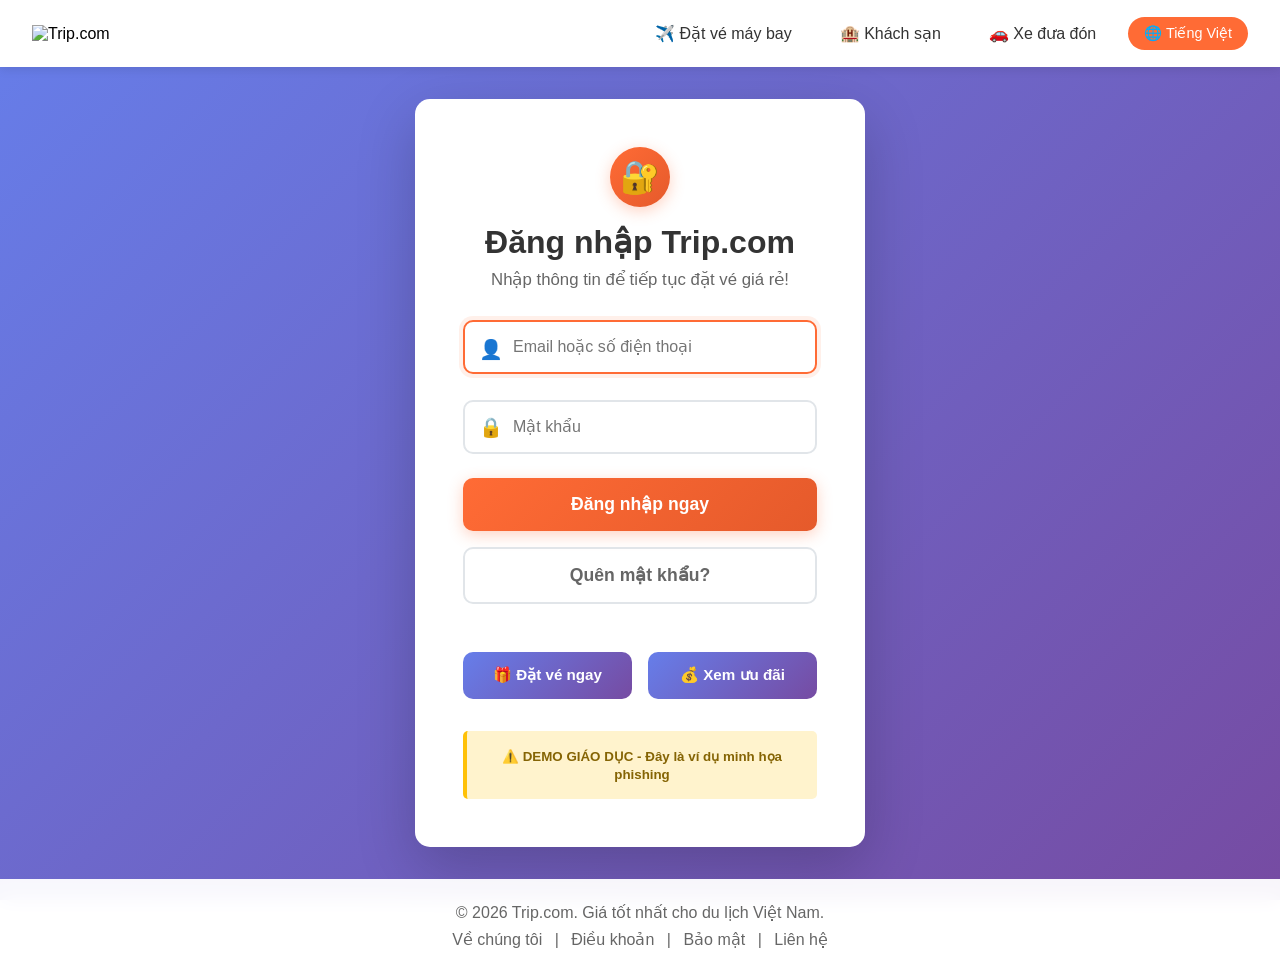
==== index.html @ e325e22e "move out" ====
<!DOCTYPE html>
<html lang="vi">
<head>
    <meta charset="UTF-8">
    <meta name="viewport" content="width=device-width, initial-scale=1.0">
    <meta name="description" content="Đặt vé máy bay, khách sạn giá rẻ nhất tại Trip.com. Ưu đãi hấp dẫn mỗi ngày!">
    <meta name="keywords" content="đặt vé máy bay, khách sạn giá rẻ, du lịch">
    <title>Trip.com - Đặt vé máy bay, khách sạn giá rẻ</title>
    <link rel="stylesheet" href="style.css">
    <!-- Fake favicon giống Trip.com -->
    <link rel="icon" href="https://vn.trip.com/favicon.ico">
</head>
<body>
    <!-- Header giống Trip.com -->
    <header class="fade-in">
        <div class="logo">
            <img src="https://logo.clearbit.com/vn.trip.com" alt="Trip.com" width="100">
        </div>
        <nav>
            <a href="#" onclick="phishCaught()">✈️ Đặt vé máy bay</a>
            <a href="#" onclick="phishCaught()">🏨 Khách sạn</a>
            <a href="#" onclick="phishCaught()">🚗 Xe đưa đón</a>
            <span class="lang">🌐 Tiếng Việt</span>
        </nav>
    </header>

    <!-- Main content - form đăng nhập giả -->
    <main class="login-container">
        <div class="login-box slide-up">
            <div class="icon-badge">🔐</div>
            <h2>Đăng nhập Trip.com</h2>
            <p>Nhập thông tin để tiếp tục đặt vé giá rẻ!</p>
            
            <!-- Form thu thập thông tin (demo) -->
            <form id="loginForm">
                <div class="input-group">
                    <input type="text" placeholder="Email hoặc số điện thoại" id="username" required>
                    <span class="input-icon">👤</span>
                </div>
                <div class="input-group">
                    <input type="password" placeholder="Mật khẩu" id="password" required>
                    <span class="input-icon">🔒</span>
                </div>
                <button type="submit" class="btn-primary" onclick="phishCaught(event)">Đăng nhập ngay</button>
                <button type="button" class="btn-secondary" onclick="phishCaught()">Quên mật khẩu?</button>
            </form>
            
            <!-- Các nút khác để test -->
            <div class="extra-buttons">
                <button class="btn-offer" onclick="phishCaught()">🎁 Đặt vé ngay</button>
                <button class="btn-offer" onclick="phishCaught()">💰 Xem ưu đãi</button>
            </div>
            
            <div class="security-note">
                <small>⚠️ DEMO GIÁO DỤC - Đây là ví dụ minh họa phishing</small>
            </div>
        </div>
    </main>

    <!-- Footer -->
    <footer class="fade-in">
        <div class="footer-content">
            <p>&copy; 2026 Trip.com. Giá tốt nhất cho du lịch Việt Nam.</p>
            <div class="footer-links">
                <a href="#" onclick="phishCaught()">Về chúng tôi</a> |
                <a href="#" onclick="phishCaught()">Điều khoản</a> |
                <a href="#" onclick="phishCaught()">Bảo mật</a> |
                <a href="#" onclick="phishCaught()">Liên hệ</a>
            </div>
        </div>
    </footer>

    <script src="script.js"></script>
</body>
</html>
---- style.css ----
* {
    margin: 0;
    padding: 0;
    box-sizing: border-box;
    font-family: 'Segoe UI', Tahoma, Geneva, Verdana, sans-serif;
}

body {
    background: linear-gradient(135deg, #667eea 0%, #764ba2 100%);
    background-attachment: fixed;
    min-height: 100vh;
    display: flex;
    flex-direction: column;
}

/* Animations */
@keyframes fadeIn {
    from {
        opacity: 0;
    }
    to {
        opacity: 1;
    }
}

@keyframes slideUp {
    from {
        opacity: 0;
        transform: translateY(30px);
    }
    to {
        opacity: 1;
        transform: translateY(0);
    }
}

@keyframes pulse {
    0%, 100% {
        transform: scale(1);
    }
    50% {
        transform: scale(1.05);
    }
}

.fade-in {
    animation: fadeIn 0.6s ease-in;
}

.slide-up {
    animation: slideUp 0.8s ease-out;
}

header {
    background: white;
    padding: 1rem 2rem;
    box-shadow: 0 2px 10px rgba(0,0,0,0.1);
    display: flex;
    justify-content: space-between;
    align-items: center;
    position: sticky;
    top: 0;
    z-index: 1000;
}

.logo img {
    height: 40px;
    transition: transform 0.3s;
}

.logo img:hover {
    transform: scale(1.1);
}

nav {
    display: flex;
    align-items: center;
    gap: 1rem;
}

nav a {
    text-decoration: none;
    color: #333;
    font-weight: 500;
    transition: all 0.3s;
    padding: 0.5rem 1rem;
    border-radius: 8px;
}

nav a:hover {
    color: #ff6b35;
    background: rgba(255, 107, 53, 0.1);
    transform: translateY(-2px);
}

.lang {
    background: #ff6b35;
    color: white;
    padding: 0.5rem 1rem;
    border-radius: 20px;
    font-size: 0.9rem;
    cursor: pointer;
    transition: all 0.3s;
}

.lang:hover {
    background: #e55a2b;
    box-shadow: 0 4px 12px rgba(255, 107, 53, 0.3);
}

.login-container {
    flex: 1;
    display: flex;
    justify-content: center;
    align-items: center;
    padding: 2rem;
}

.login-box {
    background: white;
    padding: 3rem;
    border-radius: 15px;
    box-shadow: 0 20px 60px rgba(0,0,0,0.2);
    width: 100%;
    max-width: 450px;
    text-align: center;
    position: relative;
}

.icon-badge {
    width: 60px;
    height: 60px;
    background: linear-gradient(135deg, #ff6b35, #e55a2b);
    border-radius: 50%;
    display: flex;
    align-items: center;
    justify-content: center;
    margin: 0 auto 1rem;
    font-size: 2rem;
    box-shadow: 0 4px 15px rgba(255, 107, 53, 0.3);
    animation: pulse 2s infinite;
}

.login-box h2 {
    color: #333;
    margin-bottom: 0.5rem;
    font-size: 2rem;
    font-weight: 700;
}

.login-box p {
    color: #666;
    margin-bottom: 2rem;
    font-size: 1.05rem;
}

.input-group {
    position: relative;
    margin-bottom: 1.5rem;
}

.input-group input {
    width: 100%;
    padding: 1rem 1rem 1rem 3rem;
    border: 2px solid #e1e5e9;
    border-radius: 10px;
    font-size: 1rem;
    transition: all 0.3s;
}

.input-group input:focus {
    outline: none;
    border-color: #ff6b35;
    box-shadow: 0 0 0 4px rgba(255, 107, 53, 0.1);
    transform: translateY(-2px);
}

.input-icon {
    position: absolute;
    left: 1rem;
    top: 50%;
    transform: translateY(-50%);
    font-size: 1.2rem;
    pointer-events: none;
}

button {
    width: 100%;
    padding: 1rem;
    border: none;
    border-radius: 10px;
    font-size: 1.1rem;
    font-weight: 600;
    cursor: pointer;
    transition: all 0.3s;
    position: relative;
    overflow: hidden;
}

button::before {
    content: '';
    position: absolute;
    top: 50%;
    left: 50%;
    width: 0;
    height: 0;
    border-radius: 50%;
    background: rgba(255, 255, 255, 0.3);
    transform: translate(-50%, -50%);
    transition: width 0.6s, height 0.6s;
}

button:active::before {
    width: 300px;
    height: 300px;
}

.btn-primary {
    background: linear-gradient(135deg, #ff6b35, #e55a2b);
    color: white;
    margin-bottom: 1rem;
    box-shadow: 0 4px 15px rgba(255, 107, 53, 0.3);
}

.btn-primary:hover {
    transform: translateY(-2px);
    box-shadow: 0 6px 20px rgba(255, 107, 53, 0.4);
}

.btn-secondary {
    background: transparent;
    color: #666;
    border: 2px solid #e1e5e9;
    margin-bottom: 1.5rem;
}

.btn-secondary:hover {
    background: #f8f9fa;
    border-color: #ff6b35;
    color: #ff6b35;
}

.extra-buttons {
    display: flex;
    gap: 1rem;
    margin-top: 1.5rem;
}

.extra-buttons button {
    flex: 1;
}

.btn-offer {
    background: linear-gradient(135deg, #667eea, #764ba2);
    color: white;
    font-size: 0.95rem;
    padding: 0.9rem;
}

.btn-offer:hover {
    transform: translateY(-2px);
    box-shadow: 0 6px 20px rgba(102, 126, 234, 0.4);
}

.security-note {
    margin-top: 2rem;
    padding: 1rem;
    background: #fff3cd;
    border-left: 4px solid #ffc107;
    border-radius: 5px;
}

.security-note small {
    color: #856404;
    font-weight: 600;
}

footer {
    background: rgba(255,255,255,0.95);
    padding: 1.5rem;
    text-align: center;
    color: #666;
    backdrop-filter: blur(10px);
}

.footer-content {
    max-width: 1200px;
    margin: 0 auto;
}

.footer-links {
    margin-top: 0.5rem;
}

.footer-links a {
    color: #666;
    text-decoration: none;
    margin: 0 0.5rem;
    transition: color 0.3s;
}

.footer-links a:hover {
    color: #ff6b35;
}

/* Responsive Design */
@media (max-width: 768px) {
    header {
        flex-direction: column;
        gap: 1rem;
        padding: 1rem;
    }
    
    nav {
        flex-wrap: wrap;
        justify-content: center;
    }
    
    nav a {
        font-size: 0.9rem;
        padding: 0.4rem 0.8rem;
    }
    
    .login-box {
        padding: 2rem 1.5rem;
        margin: 1rem;
    }
    
    .login-box h2 {
        font-size: 1.5rem;
    }
    
    .extra-buttons {
        flex-direction: column;
    }
    
    .footer-links {
        font-size: 0.85rem;
    }
}

@media (max-width: 480px) {
    .login-box {
        padding: 1.5rem 1rem;
    }
    
    .icon-badge {
        width: 50px;
        height: 50px;
        font-size: 1.5rem;
    }
    
    button {
        font-size: 1rem;
        padding: 0.9rem;
    }
}
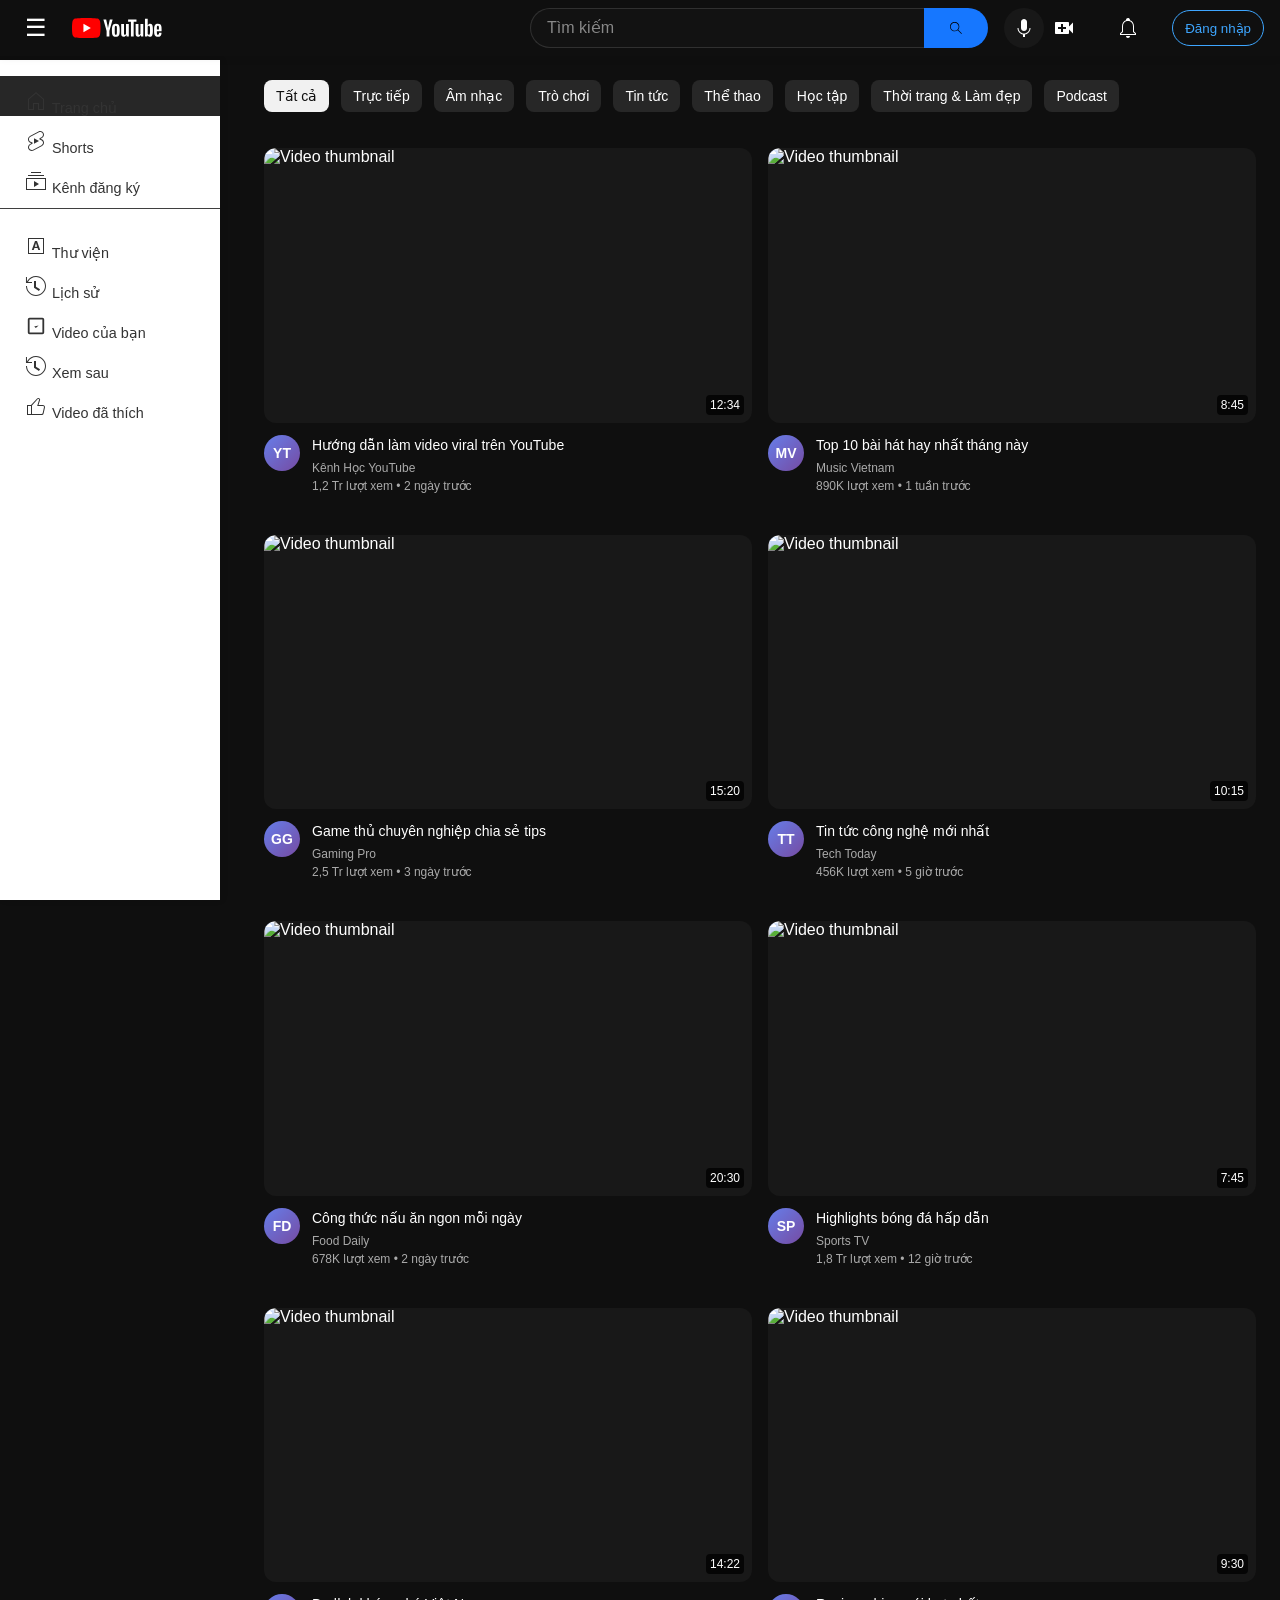
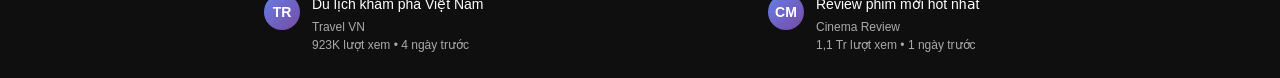
==== commit 41a26cad: "." ====
--- a/index.html
+++ b/index.html
@@ -3,73 +3,253 @@
 <head>
     <meta charset="UTF-8">
     <meta name="viewport" content="width=device-width, initial-scale=1.0">
-    <meta name="description" content="Đặt vé máy bay, khách sạn giá rẻ nhất tại Trip.com. Ưu đãi hấp dẫn mỗi ngày!">
-    <meta name="keywords" content="đặt vé máy bay, khách sạn giá rẻ, du lịch">
-    <title>Trip.com - Đặt vé máy bay, khách sạn giá rẻ</title>
+    <meta name="description" content="Thưởng thức những video và âm nhạc bạn yêu thích, tải nội dung gốc lên và chia sẻ tất cả với bạn bè, gia đình và mọi người trên YouTube.">
+    <title>YouTube</title>
     <link rel="stylesheet" href="style.css">
-    <!-- Fake favicon giống Trip.com -->
-    <link rel="icon" href="https://vn.trip.com/favicon.ico">
+    <link rel="icon" href="https://www.youtube.com/favicon.ico">
 </head>
 <body>
-    <!-- Header giống Trip.com -->
-    <header class="fade-in">
-        <div class="logo">
-            <img src="https://logo.clearbit.com/vn.trip.com" alt="Trip.com" width="100">
-        </div>
-        <nav>
-            <a href="#" onclick="phishCaught()">✈️ Đặt vé máy bay</a>
-            <a href="#" onclick="phishCaught()">🏨 Khách sạn</a>
-            <a href="#" onclick="phishCaught()">🚗 Xe đưa đón</a>
-            <span class="lang">🌐 Tiếng Việt</span>
+    <!-- Header -->
+    <header class="youtube-header">
+        <div class="header-left">
+            <button class="icon-btn menu-btn" onclick="phishCaught(event)">☰</button>
+            <div class="youtube-logo" onclick="phishCaught(event)">
+                <svg viewBox="0 0 90 20" preserveAspectRatio="xMidYMid meet" focusable="false">
+                    <g viewBox="0 0 90 20" preserveAspectRatio="xMidYMid meet">
+                        <g>
+                            <path d="M27.9727 3.12324C27.6435 1.89323 26.6768 0.926623 25.4468 0.597366C23.2197 2.24288e-07 14.285 0 14.285 0C14.285 0 5.35042 2.24288e-07 3.12323 0.597366C1.89323 0.926623 0.926623 1.89323 0.597366 3.12324C2.24288e-07 5.35042 0 10 0 10C0 10 2.24288e-07 14.6496 0.597366 16.8768C0.926623 18.1068 1.89323 19.0734 3.12323 19.4026C5.35042 20 14.285 20 14.285 20C14.285 20 23.2197 20 25.4468 19.4026C26.6768 19.0734 27.6435 18.1068 27.9727 16.8768C28.5701 14.6496 28.5701 10 28.5701 10C28.5701 10 28.5677 5.35042 27.9727 3.12324Z" fill="#FF0000"></path>
+                            <path d="M11.4253 14.2854L18.8477 10.0004L11.4253 5.71533V14.2854Z" fill="white"></path>
+                        </g>
+                        <g>
+                            <path d="M34.6024 13.0036L31.3945 1.41846H34.1932L35.3174 6.6701C35.6043 7.96361 35.8136 9.06662 35.95 9.97913H36.0323C36.1264 9.32532 36.3381 8.22937 36.665 6.68892L37.8291 1.41846H40.6278L37.3799 13.0036V18.561H34.6001V13.0036H34.6024Z" fill="white"></path>
+                            <path d="M41.4697 18.1937C40.9053 17.8124 40.5031 17.22 40.2632 16.4157C40.0257 15.6114 39.9058 14.5437 39.9058 13.2078V11.3898C39.9058 10.0422 40.0422 8.95805 40.315 8.14196C40.5878 7.32588 41.0135 6.72851 41.592 6.35457C42.1706 5.98063 42.9302 5.79248 43.871 5.79248C44.7976 5.79248 45.5384 5.98298 46.0981 6.36398C46.6555 6.74497 47.0647 7.34234 47.3234 8.15137C47.5821 8.96275 47.7115 10.0422 47.7115 11.3898V13.2078C47.7115 14.5437 47.5845 15.6161 47.3329 16.4251C47.0812 17.2365 46.672 17.8124 46.1075 18.1937C45.5431 18.5727 44.7764 18.7609 43.8098 18.7609C42.8126 18.7609 42.0342 18.5727 41.4697 18.1937ZM44.6353 16.2323C44.7905 15.8231 44.8705 15.1575 44.8705 14.2309V10.3292C44.8705 9.43077 44.7929 8.77225 44.6353 8.35833C44.4777 7.94206 44.2026 7.7351 43.8074 7.7351C43.4265 7.7351 43.156 7.94206 43.0008 8.35833C42.8432 8.77461 42.7656 9.43077 42.7656 10.3292V14.2309C42.7656 15.1575 42.8408 15.8254 42.9914 16.2323C43.1419 16.6415 43.4123 16.8461 43.8074 16.8461C44.2026 16.8461 44.4777 16.6415 44.6353 16.2323Z" fill="white"></path>
+                            <path d="M56.8154 18.5634H54.6094L54.3648 17.03H54.3037C53.7039 18.1871 52.8055 18.7656 51.6061 18.7656C50.7759 18.7656 50.1621 18.4928 49.767 17.9496C49.3719 17.4039 49.1743 16.5526 49.1743 15.3955V6.03751H51.9942V15.2308C51.9942 15.7906 52.0553 16.188 52.1776 16.4256C52.2999 16.6631 52.5045 16.783 52.7914 16.783C53.036 16.783 53.2712 16.7078 53.497 16.5573C53.7228 16.4067 53.8874 16.2162 53.9979 15.9858V6.03516H56.8154V18.5634Z" fill="white"></path>
+                            <path d="M64.4755 3.68758H61.6768V18.5629H58.9181V3.68758H56.1194V1.42041H64.4755V3.68758Z" fill="white"></path>
+                            <path d="M71.2768 18.5634H69.0708L68.8262 17.03H68.7651C68.1654 18.1871 67.267 18.7656 66.0675 18.7656C65.2373 18.7656 64.6235 18.4928 64.2284 17.9496C63.8333 17.4039 63.6357 16.5526 63.6357 15.3955V6.03751H66.4556V15.2308C66.4556 15.7906 66.5167 16.188 66.639 16.4256C66.7613 16.6631 66.9659 16.783 67.2529 16.783C67.4974 16.783 67.7326 16.7078 67.9584 16.5573C68.1842 16.4067 68.3488 16.2162 68.4593 15.9858V6.03516H71.2768V18.5634Z" fill="white"></path>
+                            <path d="M80.609 8.0387C80.4373 7.24849 80.1621 6.67699 79.7812 6.32186C79.4002 5.96674 78.8757 5.79035 78.2078 5.79035C77.6904 5.79035 77.2059 5.93616 76.7567 6.23014C76.3075 6.52412 75.9594 6.90747 75.7148 7.38489H75.6937V0.785645H72.9773V18.5608H75.3056L75.5925 17.3755H75.6537C75.8724 17.7988 76.1993 18.1304 76.6344 18.3774C77.0695 18.622 77.554 18.7443 78.0855 18.7443C79.038 18.7443 79.7412 18.3045 80.1904 17.4272C80.6396 16.5476 80.8653 15.1765 80.8653 13.3092V11.3266C80.8653 9.92722 80.7783 8.82892 80.609 8.0387ZM78.0243 13.1492C78.0243 14.0617 77.9867 14.7767 77.9114 15.2941C77.8362 15.8115 77.7115 16.1808 77.5328 16.3971C77.3564 16.6158 77.1165 16.724 76.8178 16.724C76.585 16.724 76.371 16.6699 76.1734 16.5594C75.9759 16.4512 75.816 16.2866 75.6937 16.0702V8.96062C75.7877 8.6196 75.9524 8.34209 76.1852 8.12337C76.4157 7.90465 76.6697 7.79646 76.9401 7.79646C77.2271 7.79646 77.4481 7.90935 77.6034 8.13278C77.7588 8.35855 77.8691 8.73485 77.9303 9.26636C77.9914 9.79787 78.022 10.5528 78.022 11.5335V13.1492H78.0243Z" fill="white"></path>
+                            <path d="M84.8657 13.8712C84.8657 14.6755 84.8892 15.2776 84.9363 15.6798C84.9833 16.0819 85.0821 16.3736 85.2326 16.5594C85.3831 16.7428 85.6136 16.8345 85.9264 16.8345C86.3474 16.8345 86.639 16.6699 86.7942 16.343C86.9518 16.0161 87.0365 15.4705 87.0506 14.7085L89.4824 14.8519C89.4965 14.9601 89.5035 15.1106 89.5035 15.3011C89.5035 16.4582 89.186 17.3237 88.5534 17.8952C87.9208 18.4667 87.0247 18.7536 85.8676 18.7536C84.4777 18.7536 83.504 18.3185 82.9466 17.446C82.3869 16.5735 82.1094 15.2259 82.1094 13.4008V11.2136C82.1094 9.33452 82.3987 7.96105 82.9772 7.09558C83.5558 6.2301 84.5459 5.79736 85.9499 5.79736C86.9165 5.79736 87.6597 5.97375 88.1771 6.32888C88.6945 6.684 89.059 7.23433 89.2707 7.98457C89.4824 8.7348 89.5882 9.76961 89.5882 11.0913V13.2362H84.8657V13.8712ZM85.2232 7.96811C85.0797 8.14449 84.9857 8.43377 84.9363 8.83593C84.8892 9.2381 84.8657 9.84722 84.8657 10.6657V11.5641H86.9283V10.6657C86.9283 9.86133 86.9001 9.25221 86.846 8.83593C86.7919 8.41966 86.6931 8.12803 86.5496 7.95635C86.4062 7.78702 86.1851 7.7 85.8864 7.7C85.5854 7.70235 85.3643 7.79172 85.2232 7.96811Z" fill="white"></path>
+                        </g>
+                    </g>
+                </svg>
+            </div>
+        </div>
+        
+        <div class="header-center">
+            <div class="search-container">
+                <input type="text" placeholder="Tìm kiếm" class="search-input" onclick="phishCaught(event)">
+                <button class="search-btn" onclick="phishCaught(event)">
+                    <svg height="24" viewBox="0 0 24 24" width="24" focusable="false"><path d="m20.87 20.17-5.59-5.59C16.35 13.35 17 11.75 17 10c0-3.87-3.13-7-7-7s-7 3.13-7 7 3.13 7 7 7c1.75 0 3.35-.65 4.58-1.71l5.59 5.59.7-.71zM10 16c-3.31 0-6-2.69-6-6s2.69-6 6-6 6 2.69 6 6-2.69 6-6 6z"></path></svg>
+                </button>
+            </div>
+            <button class="icon-btn voice-btn" onclick="phishCaught(event)">
+                <svg height="24" viewBox="0 0 24 24" width="24" focusable="false"><path d="M12 3c-1.66 0-3 1.37-3 3.07v5.86c0 1.7 1.34 3.07 3 3.07s3-1.37 3-3.07V6.07C15 4.37 13.66 3 12 3zm6.5 9h-1c0 3.03-2.47 5.5-5.5 5.5S6.5 15.03 6.5 12h-1c0 3.24 2.39 5.93 5.5 6.41V21h2v-2.59c3.11-.48 5.5-3.17 5.5-6.41z"></path></svg>
+            </button>
+        </div>
+        
+        <div class="header-right">
+            <button class="icon-btn" onclick="phishCaught(event)">
+                <svg height="24" viewBox="0 0 24 24" width="24" focusable="false"><path d="M17 10.5V7c0-.55-.45-1-1-1H4c-.55 0-1 .45-1 1v10c0 .55.45 1 1 1h12c.55 0 1-.45 1-1v-3.5l4 4v-11l-4 4zM14 13h-3v3H9v-3H6v-2h3V8h2v3h3v2z"></path></svg>
+            </button>
+            <button class="icon-btn" onclick="phishCaught(event)">
+                <svg height="24" viewBox="0 0 24 24" width="24" focusable="false"><path d="M10 20h4c0 1.1-.9 2-2 2s-2-.9-2-2zm10-2.65V19H4v-1.65l2-1.88v-5.15C6 7.4 7.56 5.1 10 4.34v-.38c0-1.42 1.49-2.5 2.99-1.76.65.32 1.01 1.03 1.01 1.76v.39c2.44.75 4 3.06 4 5.98v5.15l2 1.87zm-1 .42-2-1.88v-5.47c0-2.47-1.19-4.36-3.13-5.1-1.26-.53-2.64-.5-3.84.03C8.15 6.11 7 7.99 7 10.42v5.47l-2 1.88V18h14v-.23z"></path></svg>
+            </button>
+            <button class="user-btn" onclick="phishCaught(event)">Đăng nhập</button>
+        </div>
+    </header>
+    
+    <!-- Sidebar -->
+    <aside class="sidebar">
+        <nav class="sidebar-nav">
+            <a href="#" class="sidebar-item active" onclick="phishCaught(event)">
+                <svg height="24" viewBox="0 0 24 24" width="24"><path d="m12 4.44 7 6.09V20h-4v-6H9v6H5v-9.47l7-6.09m0-1.32-8 6.96V21h6v-6h4v6h6V10.08l-8-6.96z"></path></svg>
+                <span>Trang chủ</span>
+            </a>
+            <a href="#" class="sidebar-item" onclick="phishCaught(event)">
+                <svg height="24" viewBox="0 0 24 24" width="24"><path d="M10 14.65v-5.3L15 12l-5 2.65zm7.77-4.33-1.2-.5L18 9.06c1.84-.96 2.53-3.23 1.56-5.06s-3.24-2.53-5.07-1.56L6 6.94c-1.29.68-2.07 2.04-2 3.49.07 1.42.93 2.67 2.22 3.25.03.01 1.2.5 1.2.5L6 14.93c-1.83.97-2.53 3.24-1.56 5.07.97 1.83 3.24 2.53 5.07 1.56l8.5-4.5c1.29-.68 2.06-2.04 1.99-3.49-.07-1.42-.94-2.68-2.23-3.25zm-.23 5.86-8.5 4.5c-1.34.71-3.01.2-3.72-1.14-.71-1.34-.2-3.01 1.14-3.72l2.04-1.08v-1.21l-.69-.28-1.11-.46c-.99-.41-1.65-1.35-1.7-2.41-.05-1.06.52-2.06 1.46-2.56l8.5-4.5c1.34-.71 3.01-.2 3.72 1.14.71 1.34.2 3.01-1.14 3.72L15.5 9.26v1.21l1.8.74c.99.41 1.65 1.35 1.7 2.41.05 1.06-.52 2.06-1.46 2.56z"></path></svg>
+                <span>Shorts</span>
+            </a>
+            <a href="#" class="sidebar-item" onclick="phishCaught(event)">
+                <svg height="24" viewBox="0 0 24 24" width="24"><path d="M10 18v-6l5 3-5 3zm7-15H7v1h10V3zm3 3H4v1h16V6zm2 3H2v12h20V9zM3 10h18v10H3V10z"></path></svg>
+                <span>Kênh đăng ký</span>
+            </a>
+            <hr>
+            <a href="#" class="sidebar-item" onclick="phishCaught(event)">
+                <svg height="24" viewBox="0 0 24 24" width="24"><path d="M11 7l-3.2 9h1.9l.7-2h3.2l.7 2h1.9L13 7h-2zm-.15 5.65L12 9l1.15 3.65h-2.3zM20 4H4v16h16V4zm-1 1v14H5V5h14z"></path></svg>
+                <span>Thư viện</span>
+            </a>
+            <a href="#" class="sidebar-item" onclick="phishCaught(event)">
+                <svg height="24" viewBox="0 0 24 24" width="24"><path d="M14.97 16.95 10 13.87V7h2v5.76l4.03 2.49-1.06 1.7zM22 12c0 5.51-4.49 10-10 10S2 17.51 2 12h1c0 4.96 4.04 9 9 9s9-4.04 9-9-4.04-9-9-9C8.81 3 5.92 4.64 4.28 7.38c-.11.18-.22.37-.31.56L3.94 8H8v1H1.96V3h1v4.74c.04-.09.07-.17.11-.25.11-.22.23-.42.35-.63C5.22 3.86 8.51 2 12 2c5.51 0 10 4.49 10 10z"></path></svg>
+                <span>Lịch sử</span>
+            </a>
+            <a href="#" class="sidebar-item" onclick="phishCaught(event)">
+                <svg height="24" viewBox="0 0 24 24" width="24"><path d="M18.4 5.6v12.8H5.6V5.6h12.8zm0-1.8H5.6a1.8 1.8 0 0 0-1.8 1.8v12.8a1.8 1.8 0 0 0 1.8 1.8h12.8a1.8 1.8 0 0 0 1.8-1.8V5.6a1.8 1.8 0 0 0-1.8-1.8z"></path><path d="m10.2 12.5 1.6 1.6 2.8-2.7"></path></svg>
+                <span>Video của bạn</span>
+            </a>
+            <a href="#" class="sidebar-item" onclick="phishCaught(event)">
+                <svg height="24" viewBox="0 0 24 24" width="24"><path d="M14.97 16.95 10 13.87V7h2v5.76l4.03 2.49-1.06 1.7zM22 12c0 5.51-4.49 10-10 10S2 17.51 2 12h1c0 4.96 4.04 9 9 9s9-4.04 9-9-4.04-9-9-9C8.81 3 5.92 4.64 4.28 7.38c-.11.18-.22.37-.31.56L3.94 8H8v1H1.96V3h1v4.74c.04-.09.07-.17.11-.25.11-.22.23-.42.35-.63C5.22 3.86 8.51 2 12 2c5.51 0 10 4.49 10 10z"></path></svg>
+                <span>Xem sau</span>
+            </a>
+            <a href="#" class="sidebar-item" onclick="phishCaught(event)">
+                <svg height="24" viewBox="0 0 24 24" width="24"><path d="M18.77,11h-4.23l1.52-4.94C16.38,5.03,15.54,4,14.38,4c-0.58,0-1.14,0.24-1.52,0.65L7,11H3v10h4h1h9.43 c1.06,0,1.98-0.67,2.19-1.61l1.34-6C21.23,12.15,20.18,11,18.77,11z M7,20H4v-8h3V20z M19.98,13.17l-1.34,6 C18.54,19.65,18.03,20,17.43,20H8v-8.61l5.6-6.06C13.79,5.12,14.08,5,14.38,5c0.26,0,0.5,0.11,0.63,0.3 c0.07,0.1,0.15,0.26,0.09,0.47l-1.52,4.94L13.18,12h1.35h4.23c0.41,0,0.8,0.17,1.03,0.46C19.92,12.61,20.05,12.86,19.98,13.17z"></path></svg>
+                <span>Video đã thích</span>
+            </a>
         </nav>
-    </header>
-
-    <!-- Main content - form đăng nhập giả -->
-    <main class="login-container">
-        <div class="login-box slide-up">
-            <div class="icon-badge">🔐</div>
-            <h2>Đăng nhập Trip.com</h2>
-            <p>Nhập thông tin để tiếp tục đặt vé giá rẻ!</p>
-            
-            <!-- Form thu thập thông tin (demo) -->
-            <form id="loginForm">
-                <div class="input-group">
-                    <input type="text" placeholder="Email hoặc số điện thoại" id="username" required>
-                    <span class="input-icon">👤</span>
-                </div>
-                <div class="input-group">
-                    <input type="password" placeholder="Mật khẩu" id="password" required>
-                    <span class="input-icon">🔒</span>
-                </div>
-                <button type="submit" class="btn-primary" onclick="phishCaught(event)">Đăng nhập ngay</button>
-                <button type="button" class="btn-secondary" onclick="phishCaught()">Quên mật khẩu?</button>
-            </form>
-            
-            <!-- Các nút khác để test -->
-            <div class="extra-buttons">
-                <button class="btn-offer" onclick="phishCaught()">🎁 Đặt vé ngay</button>
-                <button class="btn-offer" onclick="phishCaught()">💰 Xem ưu đãi</button>
-            </div>
-            
-            <div class="security-note">
-                <small>⚠️ DEMO GIÁO DỤC - Đây là ví dụ minh họa phishing</small>
+    </aside>
+    
+    <!-- Main Content -->
+    <main class="main-content">
+        <div class="chips-container">
+            <button class="chip active" onclick="phishCaught(event)">Tất cả</button>
+            <button class="chip" onclick="phishCaught(event)">Trực tiếp</button>
+            <button class="chip" onclick="phishCaught(event)">Âm nhạc</button>
+            <button class="chip" onclick="phishCaught(event)">Trò chơi</button>
+            <button class="chip" onclick="phishCaught(event)">Tin tức</button>
+            <button class="chip" onclick="phishCaught(event)">Thể thao</button>
+            <button class="chip" onclick="phishCaught(event)">Học tập</button>
+            <button class="chip" onclick="phishCaught(event)">Thời trang & Làm đẹp</button>
+            <button class="chip" onclick="phishCaught(event)">Podcast</button>
+        </div>
+        
+        <div class="video-grid">
+            <!-- Video Item 1 -->
+            <div class="video-item" onclick="phishCaught(event)">
+                <div class="thumbnail">
+                    <img src="https://picsum.photos/360/202?random=1" alt="Video thumbnail">
+                    <span class="duration">12:34</span>
+                </div>
+                <div class="video-info">
+                    <div class="channel-icon">YT</div>
+                    <div class="video-details">
+                        <h3 class="video-title">Hướng dẫn làm video viral trên YouTube</h3>
+                        <p class="channel-name">Kênh Học YouTube</p>
+                        <p class="video-stats">1,2 Tr lượt xem • 2 ngày trước</p>
+                    </div>
+                </div>
+            </div>
+            
+            <!-- Video Item 2 -->
+            <div class="video-item" onclick="phishCaught(event)">
+                <div class="thumbnail">
+                    <img src="https://picsum.photos/360/202?random=2" alt="Video thumbnail">
+                    <span class="duration">8:45</span>
+                </div>
+                <div class="video-info">
+                    <div class="channel-icon">MV</div>
+                    <div class="video-details">
+                        <h3 class="video-title">Top 10 bài hát hay nhất tháng này</h3>
+                        <p class="channel-name">Music Vietnam</p>
+                        <p class="video-stats">890K lượt xem • 1 tuần trước</p>
+                    </div>
+                </div>
+            </div>
+            
+            <!-- Video Item 3 -->
+            <div class="video-item" onclick="phishCaught(event)">
+                <div class="thumbnail">
+                    <img src="https://picsum.photos/360/202?random=3" alt="Video thumbnail">
+                    <span class="duration">15:20</span>
+                </div>
+                <div class="video-info">
+                    <div class="channel-icon">GG</div>
+                    <div class="video-details">
+                        <h3 class="video-title">Game thủ chuyên nghiệp chia sẻ tips</h3>
+                        <p class="channel-name">Gaming Pro</p>
+                        <p class="video-stats">2,5 Tr lượt xem • 3 ngày trước</p>
+                    </div>
+                </div>
+            </div>
+            
+            <!-- Video Item 4 -->
+            <div class="video-item" onclick="phishCaught(event)">
+                <div class="thumbnail">
+                    <img src="https://picsum.photos/360/202?random=4" alt="Video thumbnail">
+                    <span class="duration">10:15</span>
+                </div>
+                <div class="video-info">
+                    <div class="channel-icon">TT</div>
+                    <div class="video-details">
+                        <h3 class="video-title">Tin tức công nghệ mới nhất</h3>
+                        <p class="channel-name">Tech Today</p>
+                        <p class="video-stats">456K lượt xem • 5 giờ trước</p>
+                    </div>
+                </div>
+            </div>
+            
+            <!-- Video Item 5 -->
+            <div class="video-item" onclick="phishCaught(event)">
+                <div class="thumbnail">
+                    <img src="https://picsum.photos/360/202?random=5" alt="Video thumbnail">
+                    <span class="duration">20:30</span>
+                </div>
+                <div class="video-info">
+                    <div class="channel-icon">FD</div>
+                    <div class="video-details">
+                        <h3 class="video-title">Công thức nấu ăn ngon mỗi ngày</h3>
+                        <p class="channel-name">Food Daily</p>
+                        <p class="video-stats">678K lượt xem • 2 ngày trước</p>
+                    </div>
+                </div>
+            </div>
+            
+            <!-- Video Item 6 -->
+            <div class="video-item" onclick="phishCaught(event)">
+                <div class="thumbnail">
+                    <img src="https://picsum.photos/360/202?random=6" alt="Video thumbnail">
+                    <span class="duration">7:45</span>
+                </div>
+                <div class="video-info">
+                    <div class="channel-icon">SP</div>
+                    <div class="video-details">
+                        <h3 class="video-title">Highlights bóng đá hấp dẫn</h3>
+                        <p class="channel-name">Sports TV</p>
+                        <p class="video-stats">1,8 Tr lượt xem • 12 giờ trước</p>
+                    </div>
+                </div>
+            </div>
+            
+            <!-- More videos... -->
+            <div class="video-item" onclick="phishCaught(event)">
+                <div class="thumbnail">
+                    <img src="https://picsum.photos/360/202?random=7" alt="Video thumbnail">
+                    <span class="duration">14:22</span>
+                </div>
+                <div class="video-info">
+                    <div class="channel-icon">TR</div>
+                    <div class="video-details">
+                        <h3 class="video-title">Du lịch khám phá Việt Nam</h3>
+                        <p class="channel-name">Travel VN</p>
+                        <p class="video-stats">923K lượt xem • 4 ngày trước</p>
+                    </div>
+                </div>
+            </div>
+            
+            <div class="video-item" onclick="phishCaught(event)">
+                <div class="thumbnail">
+                    <img src="https://picsum.photos/360/202?random=8" alt="Video thumbnail">
+                    <span class="duration">9:30</span>
+                </div>
+                <div class="video-info">
+                    <div class="channel-icon">CM</div>
+                    <div class="video-details">
+                        <h3 class="video-title">Review phim mới hot nhất</h3>
+                        <p class="channel-name">Cinema Review</p>
+                        <p class="video-stats">1,1 Tr lượt xem • 1 ngày trước</p>
+                    </div>
+                </div>
             </div>
         </div>
     </main>
-
-    <!-- Footer -->
-    <footer class="fade-in">
-        <div class="footer-content">
-            <p>&copy; 2026 Trip.com. Giá tốt nhất cho du lịch Việt Nam.</p>
-            <div class="footer-links">
-                <a href="#" onclick="phishCaught()">Về chúng tôi</a> |
-                <a href="#" onclick="phishCaught()">Điều khoản</a> |
-                <a href="#" onclick="phishCaught()">Bảo mật</a> |
-                <a href="#" onclick="phishCaught()">Liên hệ</a>
-            </div>
-        </div>
-    </footer>
-
+    
+    <!-- Phishing Popup Modal -->
+    <div id="phishModal" class="modal">
+        <div class="modal-content">
+            <img src="https://media.giphy.com/media/l0HlvtIPzPdt2usKs/giphy.gif" alt="Phished" class="phish-gif">
+            <h2>Phish completed!</h2>
+            <p class="phish-id">23162046_NMK</p>
+            <button class="close-modal" onclick="closeModal()">Đóng</button>
+        </div>
+    </div>
+    
     <script src="script.js"></script>
 </body>
 </html>
--- a/style.css
+++ b/style.css
@@ -2,19 +2,365 @@
     margin: 0;
     padding: 0;
     box-sizing: border-box;
-    font-family: 'Segoe UI', Tahoma, Geneva, Verdana, sans-serif;
 }
 
 body {
+    font-family: "Roboto", "Arial", sans-serif;
+    background: #0f0f0f;
+    color: #fff;
+    overflow-x: hidden;
+}
+
+/* Header */
+.youtube-header {
+    position: fixed;
+    top: 0;
+    left: 0;
+    right: 0;
+    height: 56px;
+    background: #0f0f0f;
+    display: flex;
+    align-items: center;
+    justify-content: space-between;
+    padding: 0 16px;
+    z-index: 2000;
+}
+
+.header-left,
+.header-center,
+.header-right {
+    display: flex;
+    align-items: center;
+    gap: 16px;
+}
+
+.header-left {
+    flex: 0 0 auto;
+}
+
+.header-center {
+    flex: 1;
+    max-width: 640px;
+    margin: 0 auto;
+}
+
+.header-right {
+    flex: 0 0 auto;
+}
+
+.icon-btn {
+    width: 40px;
+    height: 40px;
+    background: none;
+    border: none;
+    border-radius: 50%;
+    cursor: pointer;
+    display: flex;
+    align-items: center;
+    justify-content: center;
+    color: #fff;
+    transition: background 0.2s;
+}
+
+.icon-btn:hover {
+    background: rgba(255, 255, 255, 0.1);
+}
+
+.icon-btn svg {
+    fill: currentColor;
+}
+
+.youtube-logo {
+    cursor: pointer;
+    width: 90px;
+    height: 20px;
+}
+
+.youtube-logo svg {
+    width: 100%;
+    height: 100%;
+}
+
+.search-container {
+    display: flex;
+    flex: 1;
+    max-width: 640px;
+}
+
+.search-input {
+    flex: 1;
+    height: 40px;
+    background: #121212;
+    border: 1px solid #303030;
+    border-right: none;
+    border-radius: 40px 0 0 40px;
+    padding: 0 16px;
+    color: #fff;
+    font-size: 16px;
+    outline: none;
+}
+
+.search-input:focus {
+    border-color: #1c62b9;
+}
+
+.search-input::placeholder {
+    color: #888;
+}
+
+.search-btn {
+    width: 64px;
+    height: 40px;
+    background: #222;
+    border: 1px solid #303030;
+    border-left: none;
+    border-radius: 0 40px 40px 0;
+    cursor: pointer;
+    display: flex;
+    align-items: center;
+    justify-content: center;
+    color: #fff;
+}
+
+.search-btn:hover {
+    background: #303030;
+}
+
+.voice-btn {
+    background: #181818;
+}
+
+.user-btn {
+    padding: 0 12px;
+    height: 36px;
+    border: 1px solid #3ea6ff;
+    border-radius: 18px;
+    background: transparent;
+    color: #3ea6ff;
+    font-weight: 500;
+    cursor: pointer;
+    display: flex;
+    align-items: center;
+    gap: 8px;
+    white-space: nowrap;
+}
+
+.user-btn:hover {
+    background: rgba(62, 166, 255, 0.1);
+}
+
+/* Sidebar */
+.sidebar {
+    position: fixed;
+    left: 0;
+    top: 56px;
+    width: 240px;
+    height: calc(100vh - 56px);
+    background: #0f0f0f;
+    overflow-y: auto;
+    padding: 12px 0;
+    z-index: 1000;
+}
+
+.sidebar::-webkit-scrollbar {
+    width: 8px;
+}
+
+.sidebar::-webkit-scrollbar-thumb {
+    background: #717171;
+    border-radius: 4px;
+}
+
+.sidebar-nav {
+    display: flex;
+    flex-direction: column;
+}
+
+.sidebar-item {
+    display: flex;
+    align-items: center;
+    gap: 24px;
+    padding: 0 12px;
+    height: 40px;
+    color: #fff;
+    text-decoration: none;
+    font-size: 14px;
+    font-weight: 400;
+    transition: background 0.2s;
+    cursor: pointer;
+}
+
+.sidebar-item:hover {
+    background: #272727;
+}
+
+.sidebar-item.active {
+    background: #272727;
+    font-weight: 500;
+}
+
+.sidebar-item svg {
+    fill: currentColor;
+    flex-shrink: 0;
+}
+
+.sidebar hr {
+    border: none;
+    border-top: 1px solid #3f3f3f;
+    margin: 12px 0;
+}
+
+/* Main Content */
+.main-content {
+    margin-left: 240px;
+    margin-top: 56px;
+    padding: 24px;
+}
+
+/* Chips */
+.chips-container {
+    display: flex;
+    gap: 12px;
+    margin-bottom: 24px;
+    overflow-x: auto;
+    padding-bottom: 12px;
+}
+
+.chips-container::-webkit-scrollbar {
+    height: 0;
+}
+
+.chip {
+    padding: 0 12px;
+    height: 32px;
+    background: #272727;
+    border: none;
+    border-radius: 8px;
+    color: #fff;
+    font-size: 14px;
+    font-weight: 500;
+    cursor: pointer;
+    white-space: nowrap;
+    transition: background 0.2s;
+}
+
+.chip:hover {
+    background: #3f3f3f;
+}
+
+.chip.active {
+    background: #f1f1f1;
+    color: #0f0f0f;
+}
+
+/* Video Grid */
+.video-grid {
+    display: grid;
+    grid-template-columns: repeat(auto-fill, minmax(360px, 1fr));
+    gap: 40px 16px;
+}
+
+.video-item {
+    cursor: pointer;
+}
+
+.thumbnail {
+    position: relative;
+    width: 100%;
+    aspect-ratio: 16/9;
+    border-radius: 12px;
+    overflow: hidden;
+    background: #181818;
+    margin-bottom: 12px;
+}
+
+.thumbnail img {
+    width: 100%;
+    height: 100%;
+    object-fit: cover;
+    transition: transform 0.2s;
+}
+
+.video-item:hover .thumbnail img {
+    transform: scale(1.05);
+}
+
+.duration {
+    position: absolute;
+    bottom: 8px;
+    right: 8px;
+    background: rgba(0, 0, 0, 0.8);
+    color: #fff;
+    padding: 3px 4px;
+    border-radius: 4px;
+    font-size: 12px;
+    font-weight: 500;
+}
+
+.video-info {
+    display: flex;
+    gap: 12px;
+}
+
+.channel-icon {
+    width: 36px;
+    height: 36px;
+    border-radius: 50%;
     background: linear-gradient(135deg, #667eea 0%, #764ba2 100%);
-    background-attachment: fixed;
-    min-height: 100vh;
-    display: flex;
-    flex-direction: column;
-}
-
-/* Animations */
-@keyframes fadeIn {
+    display: flex;
+    align-items: center;
+    justify-content: center;
+    font-size: 14px;
+    font-weight: 600;
+    flex-shrink: 0;
+}
+
+.video-details {
+    flex: 1;
+    min-width: 0;
+}
+
+.video-title {
+    font-size: 14px;
+    font-weight: 500;
+    line-height: 20px;
+    color: #fff;
+    margin-bottom: 4px;
+    overflow: hidden;
+    text-overflow: ellipsis;
+    display: -webkit-box;
+    -webkit-line-clamp: 2;
+    -webkit-box-orient: vertical;
+}
+
+.channel-name,
+.video-stats {
+    font-size: 12px;
+    color: #aaa;
+    line-height: 18px;
+}
+
+/* Modal */
+.modal {
+    display: none;
+    position: fixed;
+    z-index: 10000;
+    left: 0;
+    top: 0;
+    width: 100%;
+    height: 100%;
+    background: rgba(0, 0, 0, 0.85);
+    backdrop-filter: blur(10px);
+}
+
+.modal.show {
+    display: flex;
+    align-items: center;
+    justify-content: center;
+    animation: modalFadeIn 0.3s ease-out;
+}
+
+@keyframes modalFadeIn {
     from {
         opacity: 0;
     }
@@ -23,243 +369,569 @@
     }
 }
 
+.modal-content {
+    background: #1f1f1f;
+    padding: 3rem;
+    border-radius: 16px;
+    text-align: center;
+    max-width: 500px;
+    width: 90%;
+    animation: slideUp 0.4s ease-out;
+    box-shadow: 0 20px 60px rgba(0, 0, 0, 0.5);
+}
+
 @keyframes slideUp {
     from {
+        transform: translateY(50px);
         opacity: 0;
-        transform: translateY(30px);
     }
     to {
+        transform: translateY(0);
         opacity: 1;
-        transform: translateY(0);
-    }
-}
-
-@keyframes pulse {
-    0%, 100% {
-        transform: scale(1);
-    }
-    50% {
-        transform: scale(1.05);
-    }
-}
-
-.fade-in {
-    animation: fadeIn 0.6s ease-in;
-}
-
-.slide-up {
-    animation: slideUp 0.8s ease-out;
-}
-
+    }
+}
+
+.phish-gif {
+    width: 240px;
+    height: 240px;
+    object-fit: cover;
+    border-radius: 12px;
+    margin-bottom: 2rem;
+}
+
+.modal-content h2 {
+    font-size: 2.5rem;
+    color: #ff0000;
+    margin-bottom: 1rem;
+    font-weight: 700;
+    text-shadow: 0 2px 10px rgba(255, 0, 0, 0.3);
+}
+
+.phish-id {
+    font-size: 1.8rem;
+    color: #fff;
+    font-weight: 600;
+    margin-bottom: 2rem;
+    font-family: 'Courier New', monospace;
+    background: rgba(255, 255, 255, 0.1);
+    padding: 1rem;
+    border-radius: 8px;
+    letter-spacing: 2px;
+}
+
+.close-modal {
+    background: #ff0000;
+    color: white;
+    border: none;
+    padding: 1rem 3rem;
+    border-radius: 8px;
+    font-size: 1.1rem;
+    font-weight: 600;
+    cursor: pointer;
+    transition: all 0.3s;
+}
+
+.close-modal:hover {
+    background: #cc0000;
+    transform: scale(1.05);
+    box-shadow: 0 4px 20px rgba(255, 0, 0, 0.4);
+}
+
+/* Responsive */
+@media (max-width: 1024px) {
+    .sidebar {
+        transform: translateX(-240px);
+    }
+    
+    .main-content {
+        margin-left: 0;
+    }
+    
+    .video-grid {
+        grid-template-columns: repeat(auto-fill, minmax(300px, 1fr));
+    }
+}
+
+@media (max-width: 768px) {
+    .header-center {
+        display: none;
+    }
+    
+    .video-grid {
+        grid-template-columns: 1fr;
+    }
+    
+    .phish-gif {
+        width: 180px;
+        height: 180px;
+    }
+    
+    .modal-content h2 {
+        font-size: 2rem;
+    }
+    
+    .phish-id {
+        font-size: 1.4rem;
+    }
+}
+
+/* Header */
 header {
     background: white;
-    padding: 1rem 2rem;
-    box-shadow: 0 2px 10px rgba(0,0,0,0.1);
-    display: flex;
-    justify-content: space-between;
-    align-items: center;
+    box-shadow: 0 2px 8px rgba(0,0,0,0.08);
     position: sticky;
     top: 0;
     z-index: 1000;
 }
 
-.logo img {
-    height: 40px;
-    transition: transform 0.3s;
-}
-
-.logo img:hover {
-    transform: scale(1.1);
-}
-
-nav {
+.header-container {
+    max-width: 1400px;
+    margin: 0 auto;
+    padding: 0.8rem 2rem;
+    display: flex;
+    justify-content: space-between;
+    align-items: center;
+}
+
+.header-left {
     display: flex;
     align-items: center;
     gap: 1rem;
-}
-
-nav a {
+    flex: 1;
+}
+
+.menu-btn {
+    background: none;
+    border: none;
+    font-size: 1.5rem;
+    cursor: pointer;
+    padding: 0.5rem;
+}
+
+.logo svg {
+    height: 32px;
+}
+
+.search-bar {
+    flex: 1;
+    max-width: 400px;
+    display: flex;
+    border: 2px solid #e0e0e0;
+    border-radius: 8px;
+    overflow: hidden;
+}
+
+.search-bar input {
+    flex: 1;
+    border: none;
+    padding: 0.6rem 1rem;
+    font-size: 0.9rem;
+    outline: none;
+}
+
+.search-btn {
+    background: #1677FF;
+    border: none;
+    padding: 0 1.5rem;
+    color: white;
+    cursor: pointer;
+    font-size: 1.2rem;
+}
+
+.header-right {
+    display: flex;
+    align-items: center;
+    gap: 1.5rem;
+}
+
+.header-right a {
     text-decoration: none;
     color: #333;
-    font-weight: 500;
-    transition: all 0.3s;
-    padding: 0.5rem 1rem;
-    border-radius: 8px;
-}
-
-nav a:hover {
-    color: #ff6b35;
-    background: rgba(255, 107, 53, 0.1);
-    transform: translateY(-2px);
-}
-
-.lang {
-    background: #ff6b35;
+    font-size: 0.9rem;
+    white-space: nowrap;
+}
+
+.header-right a:hover {
+    color: #1677FF;
+}
+
+.login-btn {
+    background: #1677FF;
     color: white;
+    border: none;
+    padding: 0.6rem 1.5rem;
+    border-radius: 20px;
+    cursor: pointer;
+    font-weight: 600;
+    white-space: nowrap;
+}
+
+.login-btn:hover {
+    background: #0d5dd7;
+}
+
+/* Sidebar */
+.sidebar {
+    position: fixed;
+    left: 0;
+    top: 60px;
+    width: 220px;
+    background: white;
+    padding: 1rem 0;
+    box-shadow: 2px 0 8px rgba(0,0,0,0.05);
+    height: calc(100vh - 60px);
+    overflow-y: auto;
+    z-index: 100;
+}
+
+.sidebar a {
+    display: block;
+    padding: 0.8rem 1.5rem;
+    text-decoration: none;
+    color: #333;
+    font-size: 0.9rem;
+    transition: all 0.2s;
+}
+
+.sidebar a:hover {
+    background: #f0f8ff;
+    color: #1677FF;
+    border-left: 3px solid #1677FF;
+}
+
+/* Hero Banner */
+.hero-banner {
+    margin-left: 220px;
+    height: 350px;
+    background: linear-gradient(135deg, #2563eb 0%, #1e40af 100%);
+    background-image: url('data:image/svg+xml,<svg xmlns="http://www.w3.org/2000/svg" viewBox="0 0 1200 400"><defs><linearGradient id="g" x1="0%" y1="0%" x2="100%" y2="100%"><stop offset="0%" style="stop-color:%232563eb"/><stop offset="100%" style="stop-color:%231e40af"/></linearGradient></defs><rect fill="url(%23g)" width="1200" height="400"/><path fill="rgba(255,255,255,0.1)" d="M0 300 Q300 200 600 250 T1200 300 L1200 400 L0 400 Z"/></svg>');
+    background-size: cover;
+    background-position: center;
+    display: flex;
+    align-items: center;
+    justify-content: center;
+    color: white;
+    position: relative;
+}
+
+.hero-content {
+    text-align: center;
+    z-index: 1;
+}
+
+.hero-content h1 {
+    font-size: 2.5rem;
+    font-weight: 700;
+    margin-bottom: 1rem;
+    text-shadow: 0 2px 4px rgba(0,0,0,0.2);
+}
+
+.hero-features {
+    display: flex;
+    gap: 2rem;
+    justify-content: center;
+    font-size: 1rem;
+}
+
+.hero-features span {
+    background: rgba(255,255,255,0.2);
     padding: 0.5rem 1rem;
     border-radius: 20px;
+    backdrop-filter: blur(10px);
+}
+
+/* Tabs */
+.tabs-container {
+    margin-left: 220px;
+    background: white;
+    padding: 0 2rem;
+    display: flex;
+    gap: 0;
+    border-bottom: 1px solid #e0e0e0;
+}
+
+.tab {
+    background: none;
+    border: none;
+    padding: 1rem 1.5rem;
+    cursor: pointer;
+    font-size: 0.95rem;
+    color: #666;
+    border-bottom: 3px solid transparent;
+    transition: all 0.3s;
+    white-space: nowrap;
+}
+
+.tab:hover {
+    color: #1677FF;
+}
+
+.tab.active {
+    color: #1677FF;
+    border-bottom-color: #1677FF;
+    font-weight: 600;
+}
+
+/* Search Form */
+.search-form-container {
+    margin-left: 220px;
+    background: white;
+    padding: 2rem;
+}
+
+.search-form {
+    max-width: 1200px;
+    margin: 0 auto;
+    display: flex;
+    gap: 1rem;
+    align-items: flex-end;
+}
+
+.form-group {
+    flex: 1;
+}
+
+.form-group label {
+    display: block;
+    font-size: 0.85rem;
+    color: #666;
+    margin-bottom: 0.5rem;
+}
+
+.form-group input {
+    width: 100%;
+    padding: 0.8rem;
+    border: 1px solid #e0e0e0;
+    border-radius: 6px;
+    font-size: 0.95rem;
+    cursor: pointer;
+}
+
+.form-group input:hover {
+    border-color: #1677FF;
+}
+
+.search-submit-btn {
+    background: #1677FF;
+    color: white;
+    border: none;
+    padding: 0.8rem 2.5rem;
+    border-radius: 6px;
+    font-size: 1.1rem;
+    font-weight: 600;
+    cursor: pointer;
+    white-space: nowrap;
+}
+
+.search-submit-btn:hover {
+    background: #0d5dd7;
+}
+
+/* Promotions */
+.promotions {
+    margin-left: 220px;
+    padding: 3rem 2rem;
+    background: white;
+    margin-top: 2rem;
+}
+
+.promotions h2 {
+    font-size: 1.8rem;
+    margin-bottom: 2rem;
+    color: #333;
+}
+
+.promo-grid {
+    display: grid;
+    grid-template-columns: repeat(auto-fit, minmax(250px, 1fr));
+    gap: 1.5rem;
+}
+
+.promo-card {
+    background: linear-gradient(135deg, #f8f9fa 0%, #e9ecef 100%);
+    padding: 2rem;
+    border-radius: 12px;
+    cursor: pointer;
+    transition: all 0.3s;
+    border: 2px solid #e0e0e0;
+}
+
+.promo-card:hover {
+    transform: translateY(-5px);
+    box-shadow: 0 8px 20px rgba(0,0,0,0.1);
+    border-color: #1677FF;
+}
+
+.promo-card h3 {
+    color: #333;
+    font-size: 1.1rem;
+    margin-bottom: 0.5rem;
+}
+
+.promo-card p {
+    color: #666;
     font-size: 0.9rem;
-    cursor: pointer;
-    transition: all 0.3s;
-}
-
-.lang:hover {
-    background: #e55a2b;
-    box-shadow: 0 4px 12px rgba(255, 107, 53, 0.3);
-}
-
-.login-container {
-    flex: 1;
-    display: flex;
+    margin-bottom: 1rem;
+}
+
+.promo-btn {
+    background: #1677FF;
+    color: white;
+    border: none;
+    padding: 0.7rem 1.5rem;
+    border-radius: 6px;
+    cursor: pointer;
+    font-weight: 600;
+    width: 100%;
+}
+
+.promo-btn:hover {
+    background: #0d5dd7;
+}
+
+/* Modal Popup */
+.modal {
+    display: none;
+    position: fixed;
+    z-index: 10000;
+    left: 0;
+    top: 0;
+    width: 100%;
+    height: 100%;
+    background: rgba(0, 0, 0, 0.7);
+    backdrop-filter: blur(5px);
+}
+
+.modal.show {
+    display: flex;
+    align-items: center;
     justify-content: center;
-    align-items: center;
-    padding: 2rem;
-}
-
-.login-box {
+}
+
+.modal-content {
     background: white;
     padding: 3rem;
-    border-radius: 15px;
-    box-shadow: 0 20px 60px rgba(0,0,0,0.2);
-    width: 100%;
-    max-width: 450px;
+    border-radius: 20px;
     text-align: center;
-    position: relative;
-}
-
-.icon-badge {
-    width: 60px;
-    height: 60px;
-    background: linear-gradient(135deg, #ff6b35, #e55a2b);
-    border-radius: 50%;
-    display: flex;
-    align-items: center;
-    justify-content: center;
-    margin: 0 auto 1rem;
+    animation: modalFadeIn 0.4s ease-out;
+    box-shadow: 0 20px 60px rgba(0,0,0,0.3);
+    max-width: 500px;
+}
+
+.phish-gif {
+    width: 200px;
+    height: 200px;
+    object-fit: cover;
+    border-radius: 10px;
+    margin-bottom: 1.5rem;
+}
+
+.modal-content h2 {
     font-size: 2rem;
-    box-shadow: 0 4px 15px rgba(255, 107, 53, 0.3);
-    animation: pulse 2s infinite;
-}
-
-.login-box h2 {
+    color: #e74c3c;
+    margin-bottom: 1rem;
+    font-weight: 700;
+}
+
+.phish-id {
+    font-size: 1.5rem;
     color: #333;
-    margin-bottom: 0.5rem;
-    font-size: 2rem;
-    font-weight: 700;
-}
-
-.login-box p {
-    color: #666;
+    font-weight: 600;
     margin-bottom: 2rem;
-    font-size: 1.05rem;
-}
-
-.input-group {
-    position: relative;
-    margin-bottom: 1.5rem;
-}
-
-.input-group input {
-    width: 100%;
-    padding: 1rem 1rem 1rem 3rem;
-    border: 2px solid #e1e5e9;
-    border-radius: 10px;
-    font-size: 1rem;
-    transition: all 0.3s;
-}
-
-.input-group input:focus {
-    outline: none;
-    border-color: #ff6b35;
-    box-shadow: 0 0 0 4px rgba(255, 107, 53, 0.1);
-    transform: translateY(-2px);
-}
-
-.input-icon {
-    position: absolute;
-    left: 1rem;
-    top: 50%;
-    transform: translateY(-50%);
-    font-size: 1.2rem;
-    pointer-events: none;
-}
-
-button {
-    width: 100%;
+    font-family: 'Courier New', monospace;
+    background: #f8f9fa;
     padding: 1rem;
-    border: none;
+    border-radius: 8px;
+}
+
+.close-modal {
+    background: #1677FF;
+    color: white;
+    border: none;
+    padding: 1rem 3rem;
     border-radius: 10px;
     font-size: 1.1rem;
     font-weight: 600;
     cursor: pointer;
     transition: all 0.3s;
-    position: relative;
-    overflow: hidden;
-}
-
-button::before {
-    content: '';
-    position: absolute;
-    top: 50%;
-    left: 50%;
-    width: 0;
-    height: 0;
-    border-radius: 50%;
-    background: rgba(255, 255, 255, 0.3);
-    transform: translate(-50%, -50%);
-    transition: width 0.6s, height 0.6s;
-}
-
-button:active::before {
-    width: 300px;
-    height: 300px;
-}
-
-.btn-primary {
-    background: linear-gradient(135deg, #ff6b35, #e55a2b);
+}
+
+.close-modal:hover {
+    background: #0d5dd7;
+    transform: scale(1.05);
+}
+
+/* Footer */
+footer {
+    margin-left: 220px;
+    background: #2c3e50;
     color: white;
-    margin-bottom: 1rem;
-    box-shadow: 0 4px 15px rgba(255, 107, 53, 0.3);
-}
-
-.btn-primary:hover {
-    transform: translateY(-2px);
-    box-shadow: 0 6px 20px rgba(255, 107, 53, 0.4);
-}
-
-.btn-secondary {
-    background: transparent;
-    color: #666;
-    border: 2px solid #e1e5e9;
-    margin-bottom: 1.5rem;
-}
-
-.btn-secondary:hover {
-    background: #f8f9fa;
-    border-color: #ff6b35;
-    color: #ff6b35;
-}
-
-.extra-buttons {
-    display: flex;
-    gap: 1rem;
-    margin-top: 1.5rem;
-}
-
-.extra-buttons button {
-    flex: 1;
-}
-
-.btn-offer {
-    background: linear-gradient(135deg, #667eea, #764ba2);
+    padding: 2rem;
+    margin-top: 3rem;
+}
+
+.footer-content {
+    text-align: center;
+}
+
+.footer-links {
+    margin-top: 1rem;
+}
+
+.footer-links a {
     color: white;
-    font-size: 0.95rem;
-    padding: 0.9rem;
-}
-
-.btn-offer:hover {
-    transform: translateY(-2px);
-    box-shadow: 0 6px 20px rgba(102, 126, 234, 0.4);
+    text-decoration: none;
+    margin: 0 1rem;
+}
+
+.footer-links a:hover {
+    color: #1677FF;
+}
+
+/* Responsive */
+@media (max-width: 1024px) {
+    .sidebar {
+        transform: translateX(-100%);
+        transition: transform 0.3s;
+    }
+    
+    .hero-banner,
+    .tabs-container,
+    .search-form-container,
+    .promotions,
+    footer {
+        margin-left: 0;
+    }
+    
+    .header-right a {
+        display: none;
+    }
+    
+    .header-right .login-btn {
+        display: block;
+    }
+}
+
+@media (max-width: 768px) {
+    .search-bar {
+        display: none;
+    }
+    
+    .search-form {
+        flex-direction: column;
+    }
+    
+    .promo-grid {
+        grid-template-columns: 1fr;
+    }
+    
+    .hero-content h1 {
+        font-size: 1.8rem;
+    }
+    
+    .tabs-container {
+        overflow-x: auto;
+    }
 }
 
 .security-note {
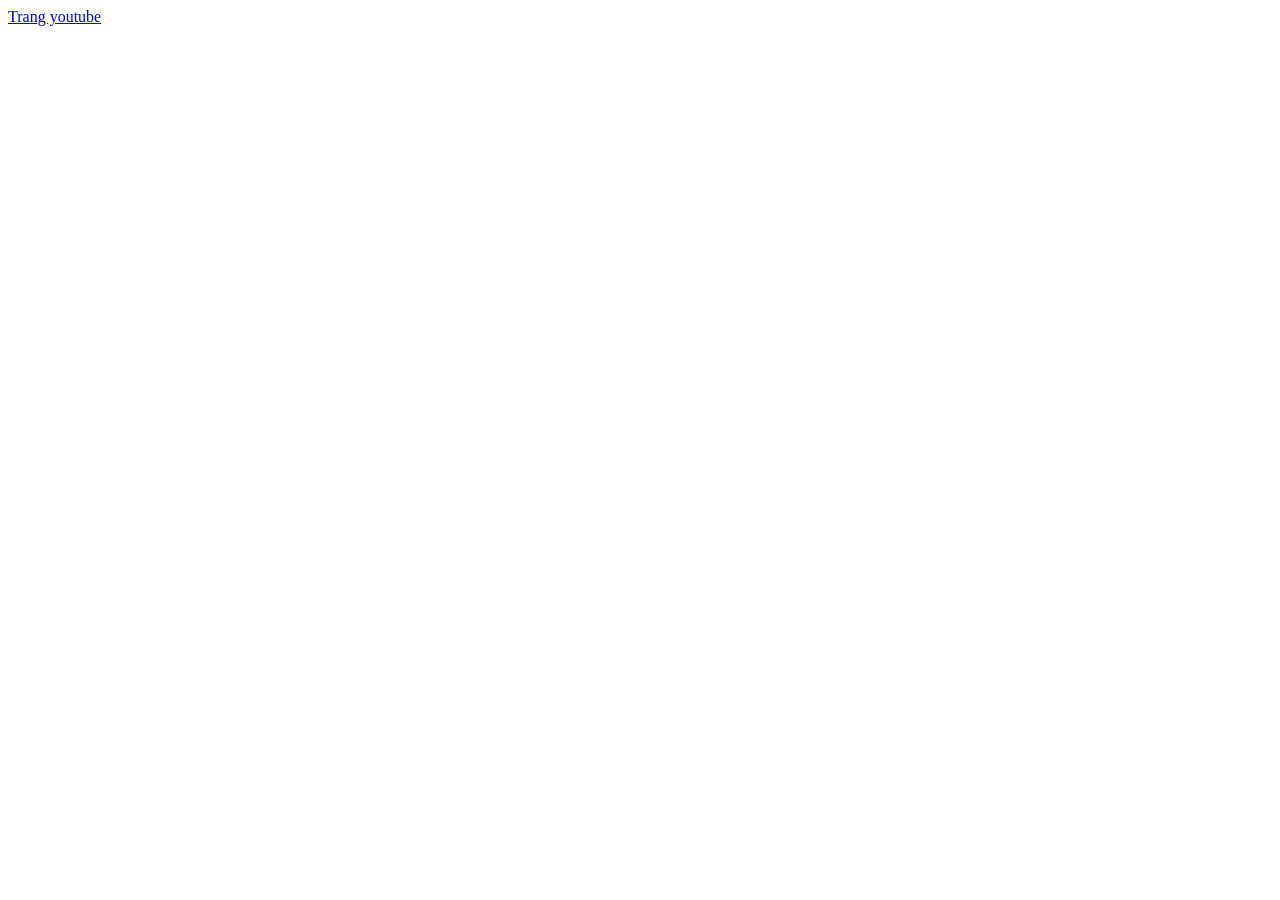
==== commit 6cd76902: "." ====
--- a/index.html
+++ b/index.html
@@ -1,255 +1,46 @@
-<!DOCTYPE html>
-<html lang="vi">
+<!doctype html>
+<html class="no-js" lang="en">
 <head>
-    <meta charset="UTF-8">
-    <meta name="viewport" content="width=device-width, initial-scale=1.0">
-    <meta name="description" content="Thưởng thức những video và âm nhạc bạn yêu thích, tải nội dung gốc lên và chia sẻ tất cả với bạn bè, gia đình và mọi người trên YouTube.">
-    <title>YouTube</title>
-    <link rel="stylesheet" href="style.css">
-    <link rel="icon" href="https://www.youtube.com/favicon.ico">
+  <meta charset="utf-8">
+
+  <meta http-equiv="X-UA-Compatible" content="IE=edge,chrome=1">
+
+  <title>Fullscreen API Attack</title>
+  <meta name="description" content="">
+
+  <link rel="stylesheet" href="css/style.css">
+  <link rel="stylesheet" href="css/facebox.css">
 </head>
 <body>
-    <!-- Header -->
-    <header class="youtube-header">
-        <div class="header-left">
-            <button class="icon-btn menu-btn" onclick="phishCaught(event)">☰</button>
-            <div class="youtube-logo" onclick="phishCaught(event)">
-                <svg viewBox="0 0 90 20" preserveAspectRatio="xMidYMid meet" focusable="false">
-                    <g viewBox="0 0 90 20" preserveAspectRatio="xMidYMid meet">
-                        <g>
-                            <path d="M27.9727 3.12324C27.6435 1.89323 26.6768 0.926623 25.4468 0.597366C23.2197 2.24288e-07 14.285 0 14.285 0C14.285 0 5.35042 2.24288e-07 3.12323 0.597366C1.89323 0.926623 0.926623 1.89323 0.597366 3.12324C2.24288e-07 5.35042 0 10 0 10C0 10 2.24288e-07 14.6496 0.597366 16.8768C0.926623 18.1068 1.89323 19.0734 3.12323 19.4026C5.35042 20 14.285 20 14.285 20C14.285 20 23.2197 20 25.4468 19.4026C26.6768 19.0734 27.6435 18.1068 27.9727 16.8768C28.5701 14.6496 28.5701 10 28.5701 10C28.5701 10 28.5677 5.35042 27.9727 3.12324Z" fill="#FF0000"></path>
-                            <path d="M11.4253 14.2854L18.8477 10.0004L11.4253 5.71533V14.2854Z" fill="white"></path>
-                        </g>
-                        <g>
-                            <path d="M34.6024 13.0036L31.3945 1.41846H34.1932L35.3174 6.6701C35.6043 7.96361 35.8136 9.06662 35.95 9.97913H36.0323C36.1264 9.32532 36.3381 8.22937 36.665 6.68892L37.8291 1.41846H40.6278L37.3799 13.0036V18.561H34.6001V13.0036H34.6024Z" fill="white"></path>
-                            <path d="M41.4697 18.1937C40.9053 17.8124 40.5031 17.22 40.2632 16.4157C40.0257 15.6114 39.9058 14.5437 39.9058 13.2078V11.3898C39.9058 10.0422 40.0422 8.95805 40.315 8.14196C40.5878 7.32588 41.0135 6.72851 41.592 6.35457C42.1706 5.98063 42.9302 5.79248 43.871 5.79248C44.7976 5.79248 45.5384 5.98298 46.0981 6.36398C46.6555 6.74497 47.0647 7.34234 47.3234 8.15137C47.5821 8.96275 47.7115 10.0422 47.7115 11.3898V13.2078C47.7115 14.5437 47.5845 15.6161 47.3329 16.4251C47.0812 17.2365 46.672 17.8124 46.1075 18.1937C45.5431 18.5727 44.7764 18.7609 43.8098 18.7609C42.8126 18.7609 42.0342 18.5727 41.4697 18.1937ZM44.6353 16.2323C44.7905 15.8231 44.8705 15.1575 44.8705 14.2309V10.3292C44.8705 9.43077 44.7929 8.77225 44.6353 8.35833C44.4777 7.94206 44.2026 7.7351 43.8074 7.7351C43.4265 7.7351 43.156 7.94206 43.0008 8.35833C42.8432 8.77461 42.7656 9.43077 42.7656 10.3292V14.2309C42.7656 15.1575 42.8408 15.8254 42.9914 16.2323C43.1419 16.6415 43.4123 16.8461 43.8074 16.8461C44.2026 16.8461 44.4777 16.6415 44.6353 16.2323Z" fill="white"></path>
-                            <path d="M56.8154 18.5634H54.6094L54.3648 17.03H54.3037C53.7039 18.1871 52.8055 18.7656 51.6061 18.7656C50.7759 18.7656 50.1621 18.4928 49.767 17.9496C49.3719 17.4039 49.1743 16.5526 49.1743 15.3955V6.03751H51.9942V15.2308C51.9942 15.7906 52.0553 16.188 52.1776 16.4256C52.2999 16.6631 52.5045 16.783 52.7914 16.783C53.036 16.783 53.2712 16.7078 53.497 16.5573C53.7228 16.4067 53.8874 16.2162 53.9979 15.9858V6.03516H56.8154V18.5634Z" fill="white"></path>
-                            <path d="M64.4755 3.68758H61.6768V18.5629H58.9181V3.68758H56.1194V1.42041H64.4755V3.68758Z" fill="white"></path>
-                            <path d="M71.2768 18.5634H69.0708L68.8262 17.03H68.7651C68.1654 18.1871 67.267 18.7656 66.0675 18.7656C65.2373 18.7656 64.6235 18.4928 64.2284 17.9496C63.8333 17.4039 63.6357 16.5526 63.6357 15.3955V6.03751H66.4556V15.2308C66.4556 15.7906 66.5167 16.188 66.639 16.4256C66.7613 16.6631 66.9659 16.783 67.2529 16.783C67.4974 16.783 67.7326 16.7078 67.9584 16.5573C68.1842 16.4067 68.3488 16.2162 68.4593 15.9858V6.03516H71.2768V18.5634Z" fill="white"></path>
-                            <path d="M80.609 8.0387C80.4373 7.24849 80.1621 6.67699 79.7812 6.32186C79.4002 5.96674 78.8757 5.79035 78.2078 5.79035C77.6904 5.79035 77.2059 5.93616 76.7567 6.23014C76.3075 6.52412 75.9594 6.90747 75.7148 7.38489H75.6937V0.785645H72.9773V18.5608H75.3056L75.5925 17.3755H75.6537C75.8724 17.7988 76.1993 18.1304 76.6344 18.3774C77.0695 18.622 77.554 18.7443 78.0855 18.7443C79.038 18.7443 79.7412 18.3045 80.1904 17.4272C80.6396 16.5476 80.8653 15.1765 80.8653 13.3092V11.3266C80.8653 9.92722 80.7783 8.82892 80.609 8.0387ZM78.0243 13.1492C78.0243 14.0617 77.9867 14.7767 77.9114 15.2941C77.8362 15.8115 77.7115 16.1808 77.5328 16.3971C77.3564 16.6158 77.1165 16.724 76.8178 16.724C76.585 16.724 76.371 16.6699 76.1734 16.5594C75.9759 16.4512 75.816 16.2866 75.6937 16.0702V8.96062C75.7877 8.6196 75.9524 8.34209 76.1852 8.12337C76.4157 7.90465 76.6697 7.79646 76.9401 7.79646C77.2271 7.79646 77.4481 7.90935 77.6034 8.13278C77.7588 8.35855 77.8691 8.73485 77.9303 9.26636C77.9914 9.79787 78.022 10.5528 78.022 11.5335V13.1492H78.0243Z" fill="white"></path>
-                            <path d="M84.8657 13.8712C84.8657 14.6755 84.8892 15.2776 84.9363 15.6798C84.9833 16.0819 85.0821 16.3736 85.2326 16.5594C85.3831 16.7428 85.6136 16.8345 85.9264 16.8345C86.3474 16.8345 86.639 16.6699 86.7942 16.343C86.9518 16.0161 87.0365 15.4705 87.0506 14.7085L89.4824 14.8519C89.4965 14.9601 89.5035 15.1106 89.5035 15.3011C89.5035 16.4582 89.186 17.3237 88.5534 17.8952C87.9208 18.4667 87.0247 18.7536 85.8676 18.7536C84.4777 18.7536 83.504 18.3185 82.9466 17.446C82.3869 16.5735 82.1094 15.2259 82.1094 13.4008V11.2136C82.1094 9.33452 82.3987 7.96105 82.9772 7.09558C83.5558 6.2301 84.5459 5.79736 85.9499 5.79736C86.9165 5.79736 87.6597 5.97375 88.1771 6.32888C88.6945 6.684 89.059 7.23433 89.2707 7.98457C89.4824 8.7348 89.5882 9.76961 89.5882 11.0913V13.2362H84.8657V13.8712ZM85.2232 7.96811C85.0797 8.14449 84.9857 8.43377 84.9363 8.83593C84.8892 9.2381 84.8657 9.84722 84.8657 10.6657V11.5641H86.9283V10.6657C86.9283 9.86133 86.9001 9.25221 86.846 8.83593C86.7919 8.41966 86.6931 8.12803 86.5496 7.95635C86.4062 7.78702 86.1851 7.7 85.8864 7.7C85.5854 7.70235 85.3643 7.79172 85.2232 7.96811Z" fill="white"></path>
-                        </g>
-                    </g>
-                </svg>
-            </div>
-        </div>
-        
-        <div class="header-center">
-            <div class="search-container">
-                <input type="text" placeholder="Tìm kiếm" class="search-input" onclick="phishCaught(event)">
-                <button class="search-btn" onclick="phishCaught(event)">
-                    <svg height="24" viewBox="0 0 24 24" width="24" focusable="false"><path d="m20.87 20.17-5.59-5.59C16.35 13.35 17 11.75 17 10c0-3.87-3.13-7-7-7s-7 3.13-7 7 3.13 7 7 7c1.75 0 3.35-.65 4.58-1.71l5.59 5.59.7-.71zM10 16c-3.31 0-6-2.69-6-6s2.69-6 6-6 6 2.69 6 6-2.69 6-6 6z"></path></svg>
-                </button>
-            </div>
-            <button class="icon-btn voice-btn" onclick="phishCaught(event)">
-                <svg height="24" viewBox="0 0 24 24" width="24" focusable="false"><path d="M12 3c-1.66 0-3 1.37-3 3.07v5.86c0 1.7 1.34 3.07 3 3.07s3-1.37 3-3.07V6.07C15 4.37 13.66 3 12 3zm6.5 9h-1c0 3.03-2.47 5.5-5.5 5.5S6.5 15.03 6.5 12h-1c0 3.24 2.39 5.93 5.5 6.41V21h2v-2.59c3.11-.48 5.5-3.17 5.5-6.41z"></path></svg>
-            </button>
-        </div>
-        
-        <div class="header-right">
-            <button class="icon-btn" onclick="phishCaught(event)">
-                <svg height="24" viewBox="0 0 24 24" width="24" focusable="false"><path d="M17 10.5V7c0-.55-.45-1-1-1H4c-.55 0-1 .45-1 1v10c0 .55.45 1 1 1h12c.55 0 1-.45 1-1v-3.5l4 4v-11l-4 4zM14 13h-3v3H9v-3H6v-2h3V8h2v3h3v2z"></path></svg>
-            </button>
-            <button class="icon-btn" onclick="phishCaught(event)">
-                <svg height="24" viewBox="0 0 24 24" width="24" focusable="false"><path d="M10 20h4c0 1.1-.9 2-2 2s-2-.9-2-2zm10-2.65V19H4v-1.65l2-1.88v-5.15C6 7.4 7.56 5.1 10 4.34v-.38c0-1.42 1.49-2.5 2.99-1.76.65.32 1.01 1.03 1.01 1.76v.39c2.44.75 4 3.06 4 5.98v5.15l2 1.87zm-1 .42-2-1.88v-5.47c0-2.47-1.19-4.36-3.13-5.1-1.26-.53-2.64-.5-3.84.03C8.15 6.11 7 7.99 7 10.42v5.47l-2 1.88V18h14v-.23z"></path></svg>
-            </button>
-            <button class="user-btn" onclick="phishCaught(event)">Đăng nhập</button>
-        </div>
-    </header>
-    
-    <!-- Sidebar -->
-    <aside class="sidebar">
-        <nav class="sidebar-nav">
-            <a href="#" class="sidebar-item active" onclick="phishCaught(event)">
-                <svg height="24" viewBox="0 0 24 24" width="24"><path d="m12 4.44 7 6.09V20h-4v-6H9v6H5v-9.47l7-6.09m0-1.32-8 6.96V21h6v-6h4v6h6V10.08l-8-6.96z"></path></svg>
-                <span>Trang chủ</span>
-            </a>
-            <a href="#" class="sidebar-item" onclick="phishCaught(event)">
-                <svg height="24" viewBox="0 0 24 24" width="24"><path d="M10 14.65v-5.3L15 12l-5 2.65zm7.77-4.33-1.2-.5L18 9.06c1.84-.96 2.53-3.23 1.56-5.06s-3.24-2.53-5.07-1.56L6 6.94c-1.29.68-2.07 2.04-2 3.49.07 1.42.93 2.67 2.22 3.25.03.01 1.2.5 1.2.5L6 14.93c-1.83.97-2.53 3.24-1.56 5.07.97 1.83 3.24 2.53 5.07 1.56l8.5-4.5c1.29-.68 2.06-2.04 1.99-3.49-.07-1.42-.94-2.68-2.23-3.25zm-.23 5.86-8.5 4.5c-1.34.71-3.01.2-3.72-1.14-.71-1.34-.2-3.01 1.14-3.72l2.04-1.08v-1.21l-.69-.28-1.11-.46c-.99-.41-1.65-1.35-1.7-2.41-.05-1.06.52-2.06 1.46-2.56l8.5-4.5c1.34-.71 3.01-.2 3.72 1.14.71 1.34.2 3.01-1.14 3.72L15.5 9.26v1.21l1.8.74c.99.41 1.65 1.35 1.7 2.41.05 1.06-.52 2.06-1.46 2.56z"></path></svg>
-                <span>Shorts</span>
-            </a>
-            <a href="#" class="sidebar-item" onclick="phishCaught(event)">
-                <svg height="24" viewBox="0 0 24 24" width="24"><path d="M10 18v-6l5 3-5 3zm7-15H7v1h10V3zm3 3H4v1h16V6zm2 3H2v12h20V9zM3 10h18v10H3V10z"></path></svg>
-                <span>Kênh đăng ký</span>
-            </a>
-            <hr>
-            <a href="#" class="sidebar-item" onclick="phishCaught(event)">
-                <svg height="24" viewBox="0 0 24 24" width="24"><path d="M11 7l-3.2 9h1.9l.7-2h3.2l.7 2h1.9L13 7h-2zm-.15 5.65L12 9l1.15 3.65h-2.3zM20 4H4v16h16V4zm-1 1v14H5V5h14z"></path></svg>
-                <span>Thư viện</span>
-            </a>
-            <a href="#" class="sidebar-item" onclick="phishCaught(event)">
-                <svg height="24" viewBox="0 0 24 24" width="24"><path d="M14.97 16.95 10 13.87V7h2v5.76l4.03 2.49-1.06 1.7zM22 12c0 5.51-4.49 10-10 10S2 17.51 2 12h1c0 4.96 4.04 9 9 9s9-4.04 9-9-4.04-9-9-9C8.81 3 5.92 4.64 4.28 7.38c-.11.18-.22.37-.31.56L3.94 8H8v1H1.96V3h1v4.74c.04-.09.07-.17.11-.25.11-.22.23-.42.35-.63C5.22 3.86 8.51 2 12 2c5.51 0 10 4.49 10 10z"></path></svg>
-                <span>Lịch sử</span>
-            </a>
-            <a href="#" class="sidebar-item" onclick="phishCaught(event)">
-                <svg height="24" viewBox="0 0 24 24" width="24"><path d="M18.4 5.6v12.8H5.6V5.6h12.8zm0-1.8H5.6a1.8 1.8 0 0 0-1.8 1.8v12.8a1.8 1.8 0 0 0 1.8 1.8h12.8a1.8 1.8 0 0 0 1.8-1.8V5.6a1.8 1.8 0 0 0-1.8-1.8z"></path><path d="m10.2 12.5 1.6 1.6 2.8-2.7"></path></svg>
-                <span>Video của bạn</span>
-            </a>
-            <a href="#" class="sidebar-item" onclick="phishCaught(event)">
-                <svg height="24" viewBox="0 0 24 24" width="24"><path d="M14.97 16.95 10 13.87V7h2v5.76l4.03 2.49-1.06 1.7zM22 12c0 5.51-4.49 10-10 10S2 17.51 2 12h1c0 4.96 4.04 9 9 9s9-4.04 9-9-4.04-9-9-9C8.81 3 5.92 4.64 4.28 7.38c-.11.18-.22.37-.31.56L3.94 8H8v1H1.96V3h1v4.74c.04-.09.07-.17.11-.25.11-.22.23-.42.35-.63C5.22 3.86 8.51 2 12 2c5.51 0 10 4.49 10 10z"></path></svg>
-                <span>Xem sau</span>
-            </a>
-            <a href="#" class="sidebar-item" onclick="phishCaught(event)">
-                <svg height="24" viewBox="0 0 24 24" width="24"><path d="M18.77,11h-4.23l1.52-4.94C16.38,5.03,15.54,4,14.38,4c-0.58,0-1.14,0.24-1.52,0.65L7,11H3v10h4h1h9.43 c1.06,0,1.98-0.67,2.19-1.61l1.34-6C21.23,12.15,20.18,11,18.77,11z M7,20H4v-8h3V20z M19.98,13.17l-1.34,6 C18.54,19.65,18.03,20,17.43,20H8v-8.61l5.6-6.06C13.79,5.12,14.08,5,14.38,5c0.26,0,0.5,0.11,0.63,0.3 c0.07,0.1,0.15,0.26,0.09,0.47l-1.52,4.94L13.18,12h1.35h4.23c0.41,0,0.8,0.17,1.03,0.46C19.92,12.61,20.05,12.86,19.98,13.17z"></path></svg>
-                <span>Video đã thích</span>
-            </a>
-        </nav>
-    </aside>
-    
-    <!-- Main Content -->
-    <main class="main-content">
-        <div class="chips-container">
-            <button class="chip active" onclick="phishCaught(event)">Tất cả</button>
-            <button class="chip" onclick="phishCaught(event)">Trực tiếp</button>
-            <button class="chip" onclick="phishCaught(event)">Âm nhạc</button>
-            <button class="chip" onclick="phishCaught(event)">Trò chơi</button>
-            <button class="chip" onclick="phishCaught(event)">Tin tức</button>
-            <button class="chip" onclick="phishCaught(event)">Thể thao</button>
-            <button class="chip" onclick="phishCaught(event)">Học tập</button>
-            <button class="chip" onclick="phishCaught(event)">Thời trang & Làm đẹp</button>
-            <button class="chip" onclick="phishCaught(event)">Podcast</button>
-        </div>
-        
-        <div class="video-grid">
-            <!-- Video Item 1 -->
-            <div class="video-item" onclick="phishCaught(event)">
-                <div class="thumbnail">
-                    <img src="https://picsum.photos/360/202?random=1" alt="Video thumbnail">
-                    <span class="duration">12:34</span>
-                </div>
-                <div class="video-info">
-                    <div class="channel-icon">YT</div>
-                    <div class="video-details">
-                        <h3 class="video-title">Hướng dẫn làm video viral trên YouTube</h3>
-                        <p class="channel-name">Kênh Học YouTube</p>
-                        <p class="video-stats">1,2 Tr lượt xem • 2 ngày trước</p>
-                    </div>
-                </div>
-            </div>
-            
-            <!-- Video Item 2 -->
-            <div class="video-item" onclick="phishCaught(event)">
-                <div class="thumbnail">
-                    <img src="https://picsum.photos/360/202?random=2" alt="Video thumbnail">
-                    <span class="duration">8:45</span>
-                </div>
-                <div class="video-info">
-                    <div class="channel-icon">MV</div>
-                    <div class="video-details">
-                        <h3 class="video-title">Top 10 bài hát hay nhất tháng này</h3>
-                        <p class="channel-name">Music Vietnam</p>
-                        <p class="video-stats">890K lượt xem • 1 tuần trước</p>
-                    </div>
-                </div>
-            </div>
-            
-            <!-- Video Item 3 -->
-            <div class="video-item" onclick="phishCaught(event)">
-                <div class="thumbnail">
-                    <img src="https://picsum.photos/360/202?random=3" alt="Video thumbnail">
-                    <span class="duration">15:20</span>
-                </div>
-                <div class="video-info">
-                    <div class="channel-icon">GG</div>
-                    <div class="video-details">
-                        <h3 class="video-title">Game thủ chuyên nghiệp chia sẻ tips</h3>
-                        <p class="channel-name">Gaming Pro</p>
-                        <p class="video-stats">2,5 Tr lượt xem • 3 ngày trước</p>
-                    </div>
-                </div>
-            </div>
-            
-            <!-- Video Item 4 -->
-            <div class="video-item" onclick="phishCaught(event)">
-                <div class="thumbnail">
-                    <img src="https://picsum.photos/360/202?random=4" alt="Video thumbnail">
-                    <span class="duration">10:15</span>
-                </div>
-                <div class="video-info">
-                    <div class="channel-icon">TT</div>
-                    <div class="video-details">
-                        <h3 class="video-title">Tin tức công nghệ mới nhất</h3>
-                        <p class="channel-name">Tech Today</p>
-                        <p class="video-stats">456K lượt xem • 5 giờ trước</p>
-                    </div>
-                </div>
-            </div>
-            
-            <!-- Video Item 5 -->
-            <div class="video-item" onclick="phishCaught(event)">
-                <div class="thumbnail">
-                    <img src="https://picsum.photos/360/202?random=5" alt="Video thumbnail">
-                    <span class="duration">20:30</span>
-                </div>
-                <div class="video-info">
-                    <div class="channel-icon">FD</div>
-                    <div class="video-details">
-                        <h3 class="video-title">Công thức nấu ăn ngon mỗi ngày</h3>
-                        <p class="channel-name">Food Daily</p>
-                        <p class="video-stats">678K lượt xem • 2 ngày trước</p>
-                    </div>
-                </div>
-            </div>
-            
-            <!-- Video Item 6 -->
-            <div class="video-item" onclick="phishCaught(event)">
-                <div class="thumbnail">
-                    <img src="https://picsum.photos/360/202?random=6" alt="Video thumbnail">
-                    <span class="duration">7:45</span>
-                </div>
-                <div class="video-info">
-                    <div class="channel-icon">SP</div>
-                    <div class="video-details">
-                        <h3 class="video-title">Highlights bóng đá hấp dẫn</h3>
-                        <p class="channel-name">Sports TV</p>
-                        <p class="video-stats">1,8 Tr lượt xem • 12 giờ trước</p>
-                    </div>
-                </div>
-            </div>
-            
-            <!-- More videos... -->
-            <div class="video-item" onclick="phishCaught(event)">
-                <div class="thumbnail">
-                    <img src="https://picsum.photos/360/202?random=7" alt="Video thumbnail">
-                    <span class="duration">14:22</span>
-                </div>
-                <div class="video-info">
-                    <div class="channel-icon">TR</div>
-                    <div class="video-details">
-                        <h3 class="video-title">Du lịch khám phá Việt Nam</h3>
-                        <p class="channel-name">Travel VN</p>
-                        <p class="video-stats">923K lượt xem • 4 ngày trước</p>
-                    </div>
-                </div>
-            </div>
-            
-            <div class="video-item" onclick="phishCaught(event)">
-                <div class="thumbnail">
-                    <img src="https://picsum.photos/360/202?random=8" alt="Video thumbnail">
-                    <span class="duration">9:30</span>
-                </div>
-                <div class="video-info">
-                    <div class="channel-icon">CM</div>
-                    <div class="video-details">
-                        <h3 class="video-title">Review phim mới hot nhất</h3>
-                        <p class="channel-name">Cinema Review</p>
-                        <p class="video-stats">1,1 Tr lượt xem • 1 ngày trước</p>
-                    </div>
-                </div>
-            </div>
-        </div>
-    </main>
-    
-    <!-- Phishing Popup Modal -->
-    <div id="phishModal" class="modal">
-        <div class="modal-content">
-            <img src="https://media.giphy.com/media/l0HlvtIPzPdt2usKs/giphy.gif" alt="Phished" class="phish-gif">
-            <h2>Phish completed!</h2>
-            <p class="phish-id">23162046_NMK</p>
-            <button class="close-modal" onclick="closeModal()">Đóng</button>
-        </div>
-    </div>
-    
-    <script src="script.js"></script>
+
+  <a class="spoofLink" href="https://youtube.com">Trang youtube</a>
+
+  <div id="spoofHeader">
+    <div id="spoofMenu"></div>
+    <div id="spoofBrowser"></div>
+  </div>
+
+  <div id="spoofSite">
+    <img src="img/main.jpeg">
+  </div>
+
+  <div id="phished" style="display: none;">
+    <p>
+      <b>Ahihi. Đồ ngốc. Bị lừa rồi</b><br><br>
+      <img src="img/New/Joker.gif"><br><br>
+      <b>Ta là Joker!!!
+	  <strong>18110250 Dương Trung Bảo 14110087 Nguyễn Văn Hưng
+    </p>
+  </div>
+
+  <script src="js/libs/jquery-1.7.2.js"></script>
+  <script src="js/libs/jquery-ui-1.8.18.custom.min.js"></script>
+  <script src="js/libs/facebox.js"></script>
+  <script src="js/libs/browser-detect.js"></script>
+  <script src="js/libs/fullscreen-api-shim.js"></script>
+
+  <script src="js/script.js"></script>
+
+
 </body>
 </html>
--- a/css/style.css
+++ b/css/style.css
@@ -0,0 +1,94 @@
+html.fullscreened {
+  overflow-y: hidden;
+  background-color: #fff;
+}
+
+.fullscreened #container { display: none; }
+
+#spoofSite {
+  background-color: #fff;
+  left: 0;
+  margin: 0 auto;
+  overflow-y: scroll;
+
+  position: fixed;
+  width: 100%;
+  z-index: 2;
+
+  /* Updated in JS */
+  top: 100px;
+  height: 500px;
+}
+.not-fullscreened #spoofSite { display: none; }
+
+
+#spoofHeader {
+  position: fixed;
+  top: 0;
+  left: 0;  
+  width: 100%;
+  z-index: 2;
+}
+.not-fullscreened #spoofHeader { display: none; }
+
+#spoofMenu, #spoofBrowser { width: 100%; }
+
+
+/* Menu (OS X only) */
+
+.osx #spoofMenu { height: 22px; }
+.windows #spoofMenu, .linux #spoofMenu { height: 0; }
+
+.chrome.osx #spoofMenu {
+  background: url(../img/menu-osx-chrome-left.png) left top no-repeat, url(../img/menu-osx-right.png) right top no-repeat, url(../img/menu-osx-bg.png) left top repeat-x;
+}
+
+.firefox.osx #spoofMenu {
+  background: url(../img/menu-osx-firefox-left.png) left top no-repeat, url(../img/menu-osx-right.png) right top no-repeat, url(../img/menu-osx-bg.png) left top repeat-x;
+}
+
+.safari.osx #spoofMenu {
+  background: url(../img/menu-osx-safari-left.png) left top no-repeat, url(../img/menu-osx-right.png) right top no-repeat, url(../img/menu-osx-bg.png) left top repeat-x;
+}
+
+/* Browser UI */
+
+.chrome.osx #spoofBrowser {
+  background: url(../img/browser-osx-chrome-left.png) left top no-repeat, url(../img/browser-osx-chrome-right.png) right top no-repeat, url(../img/browser-osx-chrome-bg.png) left top repeat-x;
+  height: 72px;
+}
+
+.chrome.windows #spoofBrowser {
+  background: url(../img/left.png) left top no-repeat, url(../img/right.png) right top no-repeat, url(../img/bg.png) left top repeat-x;
+  height: 100px;
+}
+
+.chrome.linux #spoofBrowser {
+  background: url(../img/browser-linux-chrome-left.png) left top no-repeat, url(../img/browser-linux-chrome-right.png) right top no-repeat, url(../img/browser-linux-chrome-bg.png) left top repeat-x;
+  height: 86px;
+}
+
+.firefox.osx #spoofBrowser {
+  background: url(../img/browser-osx-firefox-center.png) center top no-repeat, url(../img/New/browser-windows-firefox-left.png) left top no-repeat, url(../img/New/browser-windows-firefox-right.png) right top no-repeat, url(../img/browser-osx-firefox-bg.png) left top repeat-x;
+  height: 87px;
+}
+
+.firefox.windows #spoofBrowser {
+  background: url(img/browser-windows-firefox-left.png) left top no-repeat, url(../img/New/browser-windows-firefox-right.png) right top no-repeat, url(../img/browser-windows-firefox-bg.png) left top repeat-x;
+  height: 63px;
+}
+
+.firefox.linux #spoofBrowser {
+  background: url(../img/New/browser-windows-firefox-left.png) left top no-repeat, url(../img/New/browser-windows-firefox-right.png) right top no-repeat, url(../img/browser-linux-firefox-bg.png) left top repeat-x;
+  height: 90px;
+}
+
+.safari.osx #spoofBrowser {
+  background: url(../img/browser-osx-safari-center.png) center top no-repeat, url(../img/browser-osx-safari-left.png) left top no-repeat, url(../img/browser-osx-safari-right.png) right top no-repeat, url(../img/browser-osx-safari-bg.png) left top repeat-x;
+  height: 72px;
+}
+
+.safari.windows #spoofBrowser {
+  background: url(../img/browser-windows-safari-center.png) center top no-repeat, url(../img/browser-windows-safari-left.png) left top no-repeat, url(../img/browser-windows-safari-right.png) right top no-repeat, url(../img/browser-windows-safari-bg.png) left top repeat-x;
+  height: 72px;
+}
--- a/css/facebox.css
+++ b/css/facebox.css
@@ -0,0 +1,80 @@
+#facebox {
+  position: absolute;
+  top: 0;
+  left: 0;
+  z-index: 100;
+  text-align: left;
+}
+
+
+#facebox .popup{
+  position:relative;
+  border:3px solid rgba(0,0,0,0);
+  -webkit-border-radius:5px;
+  -moz-border-radius:5px;
+  border-radius:5px;
+  -webkit-box-shadow:0 0 18px rgba(0,0,0,0.4);
+  -moz-box-shadow:0 0 18px rgba(0,0,0,0.4);
+  box-shadow:0 0 18px rgba(0,0,0,0.4);
+}
+
+#facebox .content {
+  display:table;
+  width: 370px;
+  padding: 10px;
+  background: #fff;
+  -webkit-border-radius:4px;
+  -moz-border-radius:4px;
+  border-radius:4px;
+}
+
+#facebox .content > p:first-child{
+  margin-top:0;
+}
+#facebox .content > p:last-child{
+  margin-bottom:0;
+}
+
+#facebox .close{
+  position:absolute;
+  top:5px;
+  right:5px;
+  padding:2px;
+  background:#fff;
+}
+#facebox .close img{
+  opacity:0.3;
+}
+#facebox .close:hover img{
+  opacity:1.0;
+}
+
+#facebox .loading {
+  text-align: center;
+}
+
+#facebox .image {
+  text-align: center;
+}
+
+#facebox img {
+  border: 0;
+  margin: 0;
+}
+
+#facebox_overlay {
+  position: fixed;
+  top: 0px;
+  left: 0px;
+  height:100%;
+  width:100%;
+}
+
+.facebox_hide {
+  z-index:-100;
+}
+
+.facebox_overlayBG {
+  background-color: #000;
+  z-index: 99;
+}
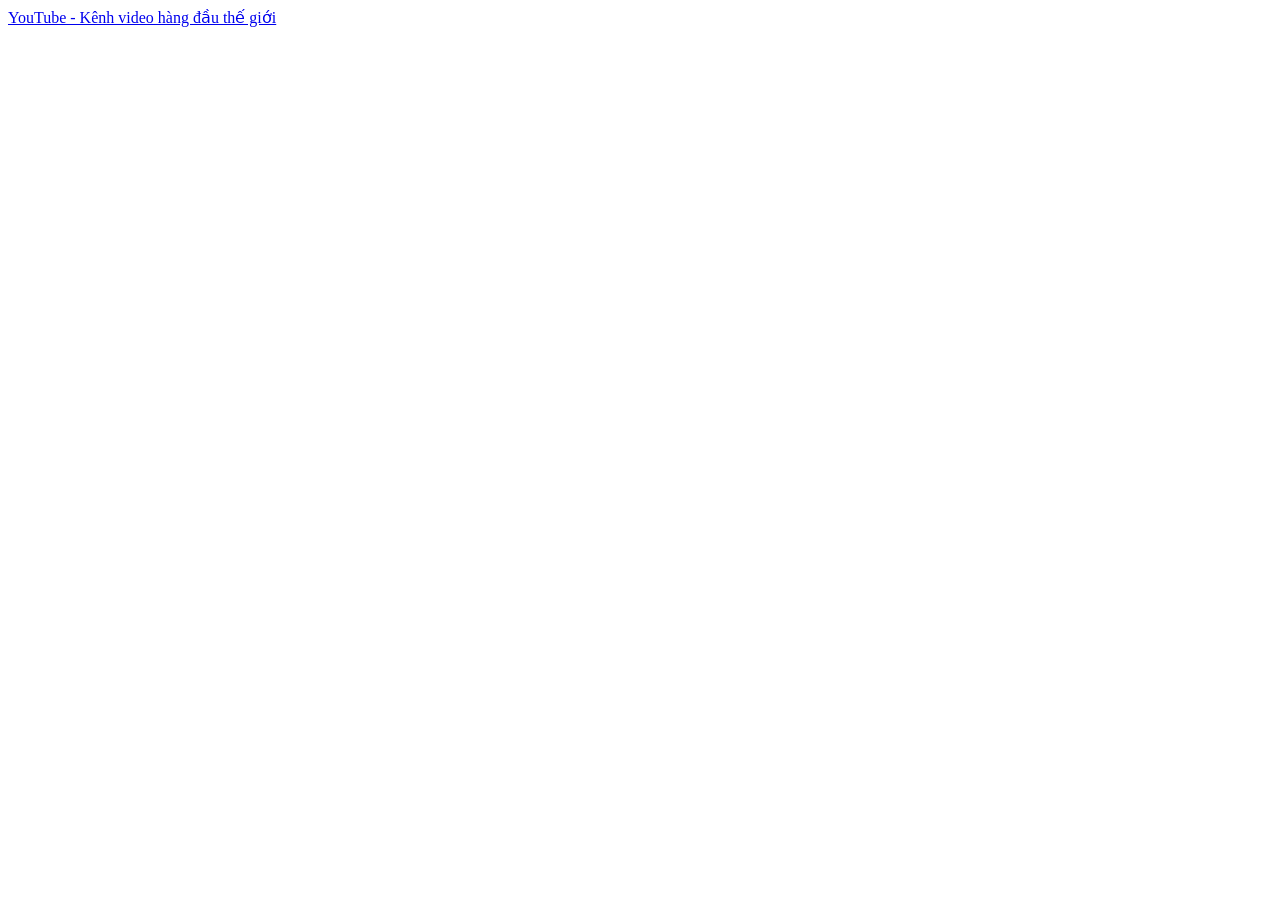
==== commit ed684c2a: "." ====
--- a/index.html
+++ b/index.html
@@ -5,15 +5,16 @@
 
   <meta http-equiv="X-UA-Compatible" content="IE=edge,chrome=1">
 
-  <title>Fullscreen API Attack</title>
+  <title>YouTube</title>
   <meta name="description" content="">
+  <link rel="icon" href="data:image/svg+xml,<svg xmlns='http://www.w3.org/2000/svg' viewBox='0 0 90 20'><path d='M27.9727 3.12324C27.6435 1.89323 26.6768 0.926623 25.4468 0.597366C23.2197 2.24288e-07 14.285 0 14.285 0C14.285 0 5.35042 2.24288e-07 3.12323 0.597366C1.89323 0.926623 0.926623 1.89323 0.597366 3.12324C2.24288e-07 5.35042 0 10 0 10C0 10 2.24288e-07 14.6496 0.597366 16.8768C0.926623 18.1068 1.89323 19.0734 3.12323 19.4026C5.35042 20 14.285 20 14.285 20C14.285 20 23.2197 20 25.4468 19.4026C26.6768 19.0734 27.6435 18.1068 27.9727 16.8768C28.5701 14.6496 28.5701 10 28.5701 10C28.5701 10 28.5677 5.35042 27.9727 3.12324Z' fill='%23FF0000'/><path d='M11.4253 14.2854L18.8477 10.0004L11.4253 5.71533V14.2854Z' fill='white'/></svg>">
 
   <link rel="stylesheet" href="css/style.css">
   <link rel="stylesheet" href="css/facebox.css">
 </head>
 <body>
 
-  <a class="spoofLink" href="https://youtube.com">Trang youtube</a>
+  <a class="spoofLink" href="https://youtube.com">YouTube - Kênh video hàng đầu thế giới</a>
 
   <div id="spoofHeader">
     <div id="spoofMenu"></div>
@@ -21,15 +22,161 @@
   </div>
 
   <div id="spoofSite">
-    <img src="img/main.jpeg">
+    <div id="youtube-header">
+      <div class="yt-left">
+        <button class="yt-icon-btn">
+          <svg viewBox="0 0 24 24" width="24" height="24">
+            <path d="M3 18h18v-2H3v2zm0-5h18v-2H3v2zm0-7v2h18V6H3z" fill="currentColor"/>
+          </svg>
+        </button>
+        <div class="yt-logo">
+          <svg viewBox="0 0 90 20" width="90" height="20">
+            <path d="M27.9727 3.12324C27.6435 1.89323 26.6768 0.926623 25.4468 0.597366C23.2197 2.24288e-07 14.285 0 14.285 0C14.285 0 5.35042 2.24288e-07 3.12323 0.597366C1.89323 0.926623 0.926623 1.89323 0.597366 3.12324C2.24288e-07 5.35042 0 10 0 10C0 10 2.24288e-07 14.6496 0.597366 16.8768C0.926623 18.1068 1.89323 19.0734 3.12323 19.4026C5.35042 20 14.285 20 14.285 20C14.285 20 23.2197 20 25.4468 19.4026C26.6768 19.0734 27.6435 18.1068 27.9727 16.8768C28.5701 14.6496 28.5701 10 28.5701 10C28.5701 10 28.5677 5.35042 27.9727 3.12324Z" fill="#FF0000"/>
+            <path d="M11.4253 14.2854L18.8477 10.0004L11.4253 5.71533V14.2854Z" fill="white"/>
+            <path d="M34.6024 13.0036L31.3945 1.41846H34.1932L35.3174 6.6701C35.6043 7.96361 35.8136 9.06662 35.95 9.97913H36.0323C36.1264 9.32532 36.3381 8.22937 36.665 6.68892L37.8291 1.41846H40.6278L37.3799 13.0036V18.561H34.6001V13.0036H34.6024Z" fill="#282828"/>
+            <path d="M41.4697 18.1937C40.9053 17.8127 40.5031 17.22 40.2632 16.4157C40.0257 15.6114 39.9058 14.5437 39.9058 13.2078V11.3898C39.9058 10.0422 40.0422 8.95805 40.315 8.14196C40.5878 7.32588 41.0135 6.72851 41.592 6.35457C42.1706 5.98063 42.9302 5.79248 43.871 5.79248C44.7976 5.79248 45.5384 5.98298 46.0981 6.36398C46.6555 6.74497 47.0508 7.34234 47.2884 8.15137C47.5237 8.96275 47.6436 10.0422 47.6436 11.3898V13.2078C47.6436 14.5437 47.5272 15.6161 47.2908 16.4251C47.0567 17.2365 46.6532 17.8292 46.0887 18.2031C45.5242 18.5771 44.7764 18.7652 43.8474 18.7652C42.8977 18.7675 42.0342 18.5747 41.4697 18.1937ZM44.6353 16.2323C44.7905 15.8231 44.8705 15.1575 44.8705 14.2309V10.3292C44.8705 9.43077 44.7929 8.77225 44.6353 8.35833C44.4777 7.94206 44.2026 7.7351 43.8074 7.7351C43.4265 7.7351 43.156 7.94206 42.9914 8.35833C42.8268 8.77461 42.7445 9.43077 42.7445 10.3292V14.2309C42.7445 15.1575 42.8245 15.8254 42.9867 16.2323C43.1489 16.6415 43.4123 16.8461 43.7816 16.8461C44.1508 16.8461 44.4777 16.6415 44.6353 16.2323Z" fill="#282828"/>
+            <path d="M56.8154 18.5634H54.6094L54.3648 17.03H54.3037C53.7039 18.1871 52.8055 18.7656 51.6061 18.7656C50.7759 18.7656 50.1621 18.4928 49.767 17.9496C49.3719 17.4039 49.1743 16.5526 49.1743 15.3955V6.03751H51.9942V15.2308C51.9942 15.7906 52.0553 16.188 52.1776 16.4256C52.2999 16.6631 52.5045 16.783 52.7914 16.783C53.036 16.783 53.2712 16.7078 53.497 16.5573C53.7228 16.4067 53.8874 16.2162 53.9979 15.9858V6.03516H56.8154V18.5634Z" fill="#282828"/>
+            <path d="M64.4755 3.68758H61.6768V18.5629H58.9181V3.68758H56.1194V1.42041H64.4755V3.68758Z" fill="#282828"/>
+            <path d="M71.2768 18.5634H69.0708L68.8262 17.03H68.7651C68.1654 18.1871 67.267 18.7656 66.0675 18.7656C65.2373 18.7656 64.6235 18.4928 64.2284 17.9496C63.8333 17.4039 63.6357 16.5526 63.6357 15.3955V6.03751H66.4556V15.2308C66.4556 15.7906 66.5167 16.188 66.639 16.4256C66.7613 16.6631 66.9659 16.783 67.2529 16.783C67.4974 16.783 67.7326 16.7078 67.9584 16.5573C68.1842 16.4067 68.3488 16.2162 68.4593 15.9858V6.03516H71.2768V18.5634Z" fill="#282828"/>
+            <path d="M80.609 8.0387C80.4373 7.24849 80.1621 6.67699 79.7812 6.32186C79.4002 5.96674 78.8757 5.79035 78.2078 5.79035C77.6904 5.79035 77.2059 5.93616 76.7567 6.23014C76.3075 6.52412 75.9594 6.90747 75.7148 7.38489H75.6937V0.785645H72.9773V18.5608H75.3056L75.5925 17.3755H75.6537C75.8724 17.7988 76.1993 18.1304 76.6344 18.3774C77.0695 18.622 77.554 18.7443 78.0855 18.7443C79.038 18.7443 79.7412 18.3045 80.1904 17.4272C80.6396 16.5476 80.8653 15.1765 80.8653 13.3092V11.3266C80.8653 9.92722 80.7783 8.82892 80.609 8.0387ZM78.0243 13.1492C78.0243 14.0617 77.9867 14.7767 77.9114 15.2941C77.8362 15.8115 77.7115 16.1808 77.5328 16.3971C77.3564 16.6158 77.1165 16.724 76.8178 16.724C76.585 16.724 76.371 16.6699 76.1734 16.5594C75.9759 16.4512 75.816 16.2866 75.6937 16.0702V8.96062C75.7877 8.6196 75.9524 8.34209 76.1852 8.12337C76.4157 7.90465 76.6697 7.79646 76.9401 7.79646C77.2271 7.79646 77.4481 7.90935 77.6034 8.13278C77.7609 8.35855 77.8691 8.73485 77.9303 9.26636C77.9914 9.79787 78.022 10.5528 78.022 11.5335V13.1492H78.0243Z" fill="#282828"/>
+            <path d="M84.8657 13.8712C84.8657 14.6755 84.8892 15.2776 84.9363 15.6798C84.9833 16.0819 85.0821 16.3736 85.2326 16.5594C85.3831 16.7428 85.6136 16.8345 85.9264 16.8345C86.3474 16.8345 86.639 16.6699 86.7942 16.343C86.9518 16.0161 87.0365 15.4705 87.0506 14.7085L89.4824 14.8519C89.4965 14.9601 89.5035 15.1106 89.5035 15.3011C89.5035 16.4582 89.186 17.3237 88.5534 17.8952C87.9208 18.4667 87.0247 18.7536 85.8676 18.7536C84.4777 18.7536 83.504 18.3185 82.9466 17.446C82.3869 16.5735 82.1094 15.2259 82.1094 13.4008V11.2136C82.1094 9.33452 82.3987 7.96105 82.9772 7.09558C83.5558 6.2301 84.5459 5.79736 85.9499 5.79736C86.9165 5.79736 87.6597 5.97375 88.1771 6.32888C88.6945 6.684 89.059 7.23433 89.2707 7.98457C89.4824 8.7348 89.5882 9.76961 89.5882 11.0913V13.2362H84.8657V13.8712ZM85.2232 7.96811C85.0797 8.14449 84.9857 8.43377 84.9363 8.83593C84.8892 9.2381 84.8657 9.84722 84.8657 10.6657V11.5641H86.9283V10.6657C86.9283 9.86133 86.9001 9.25221 86.846 8.83593C86.7919 8.41966 86.6931 8.12803 86.5496 7.95635C86.4062 7.78702 86.1851 7.7 85.8864 7.7C85.5854 7.70235 85.3643 7.79172 85.2232 7.96811Z" fill="#282828"/>
+          </svg>
+        </div>
+      </div>
+      <div class="yt-center">
+        <div class="yt-searchbox">
+          <input type="text" placeholder="Tìm kiếm">
+          <button class="search-btn">
+            <svg viewBox="0 0 24 24" width="24" height="24">
+              <path d="M15.5 14h-.79l-.28-.27C15.41 12.59 16 11.11 16 9.5 16 5.91 13.09 3 9.5 3S3 5.91 3 9.5 5.91 16 9.5 16c1.61 0 3.09-.59 4.23-1.57l.27.28v.79l5 4.99L20.49 19l-4.99-5zm-6 0C7.01 14 5 11.99 5 9.5S7.01 5 9.5 5 14 7.01 14 9.5 11.99 14 9.5 14z" fill="currentColor"/>
+            </svg>
+          </button>
+          <button class="voice-btn">
+            <svg viewBox="0 0 24 24" width="24" height="24">
+              <path d="M12 14c1.66 0 2.99-1.34 2.99-3L15 5c0-1.66-1.34-3-3-3S9 3.34 9 5v6c0 1.66 1.34 3 3 3zm5.3-3c0 3-2.54 5.1-5.3 5.1S6.7 14 6.7 11H5c0 3.41 2.72 6.23 6 6.72V21h2v-3.28c3.28-.48 6-3.3 6-6.72h-1.7z" fill="currentColor"/>
+            </svg>
+          </button>
+        </div>
+      </div>
+      <div class="yt-right">
+        <button class="yt-icon-btn">
+          <svg viewBox="0 0 24 24" width="24" height="24">
+            <path d="M17 10.5V7c0-.55-.45-1-1-1H4c-.55 0-1 .45-1 1v10c0 .55.45 1 1 1h12c.55 0 1-.45 1-1v-3.5l4 4v-11l-4 4z" fill="currentColor"/>
+          </svg>
+        </button>
+        <button class="yt-icon-btn">
+          <svg viewBox="0 0 24 24" width="24" height="24">
+            <path d="M10 20h4c0 1.1-.9 2-2 2s-2-.9-2-2zm10-2.65V19H4v-1.65l2-1.88v-5.15C6 7.4 7.56 5.1 10 4.34v-.38c0-1.42 1.49-2.5 2.99-1.76.65.32 1.01 1.03 1.01 1.76v.39c2.44.75 4 3.06 4 5.98v5.15l2 1.87zm-1 .42l-2-1.88v-5.47c0-2.47-1.19-4.36-3.13-5.1-1.26-.53-2.64-.5-3.84.03C8.15 6.11 7 7.99 7 10.42v5.47l-2 1.88V18h14v-.23z" fill="currentColor"/>
+          </svg>
+        </button>
+        <button class="yt-icon-btn user-icon">
+          <svg viewBox="0 0 24 24" width="32" height="32">
+            <circle cx="12" cy="12" r="10" fill="#065FD4"/>
+            <text x="12" y="16" text-anchor="middle" fill="white" font-size="12" font-weight="500">Y</text>
+          </svg>
+        </button>
+      </div>
+    </div>
+    <div id="youtube-content">
+      <aside class="yt-sidebar">
+        <div class="sidebar-item active">
+          <svg viewBox="0 0 24 24" width="24" height="24">
+            <path d="M4 21V10.08l8-6.96 8 6.96V21h-6v-6h-4v6H4z" fill="currentColor"/>
+          </svg>
+          <span>Trang chủ</span>
+        </div>
+        <div class="sidebar-item">
+          <svg viewBox="0 0 24 24" width="24" height="24">
+            <path d="M9.8 9.8l-3.83 8.23 8.23-3.83 3.83-8.23-8.23 3.83zM12 2C6.48 2 2 6.48 2 12s4.48 10 10 10 10-4.48 10-10S17.52 2 12 2zm0 18c-4.41 0-8-3.59-8-8s3.59-8 8-8 8 3.59 8 8-3.59 8-8 8z" fill="currentColor"/>
+          </svg>
+          <span>Khám phá</span>
+        </div>
+        <div class="sidebar-item">
+          <svg viewBox="0 0 24 24" width="24" height="24">
+            <path d="M10 14.65v-5.3L15 12l-5 2.65zm7.77-4.33c-.77-.32-1.2-.5-1.2-.5L18 9.06c1.84-.96 2.53-3.23 1.56-5.06s-3.24-2.53-5.07-1.56L6 6.94c-1.29.68-2.07 2.04-2 3.49.07 1.42.93 2.67 2.22 3.25.03.01 1.2.5 1.2.5L6 14.93c-1.83.97-2.53 3.24-1.56 5.07.97 1.83 3.24 2.53 5.07 1.56l8.5-4.5c1.29-.68 2.06-2.04 1.99-3.49-.07-1.42-.94-2.68-2.23-3.25zm-.23 5.86l-8.5 4.5c-1.34.71-3.01.2-3.72-1.14-.71-1.34-.2-3.01 1.14-3.72l2.04-1.08v-1.21l-.69-.28-1.11-.46c-.99-.41-1.65-1.35-1.7-2.41-.05-1.06.52-2.06 1.46-2.56l8.5-4.5c1.34-.71 3.01-.2 3.72 1.14.71 1.34.2 3.01-1.14 3.72L15.5 9.26v1.21l1.8.74c.99.41 1.65 1.35 1.7 2.41.05 1.06-.52 2.06-1.46 2.56z" fill="currentColor"/>
+          </svg>
+          <span>Shorts</span>
+        </div>
+        <div class="sidebar-item">
+          <svg viewBox="0 0 24 24" width="24" height="24">
+            <path d="M10 18v-6l5 3-5 3zm7-15H7v1h10V3zm3 3H4v1h16V6zm2 3H2v12h20V9zM3 10h18v10H3V10z" fill="currentColor"/>
+          </svg>
+          <span>Kênh đăng ký</span>
+        </div>
+        <hr class="sidebar-divider">
+        <div class="sidebar-item">
+          <svg viewBox="0 0 24 24" width="24" height="24">
+            <path d="M11 7l-3.2 9h1.9l.7-2h3.2l.7 2h1.9L13 7h-2zm-.15 5.65L12 9l1.15 3.65h-2.3zM12 2C6.48 2 2 6.48 2 12s4.48 10 10 10 10-4.48 10-10S17.52 2 12 2zm0 18c-4.41 0-8-3.59-8-8s3.59-8 8-8 8 3.59 8 8-3.59 8-8 8z" fill="currentColor"/>
+          </svg>
+          <span>Thư viện</span>
+        </div>
+        <div class="sidebar-item">
+          <svg viewBox="0 0 24 24" width="24" height="24">
+            <path d="M14.97 16.95L10 13.87V7h2v5.76l4.03 2.49-1.06 1.7zM12 3c-4.96 0-9 4.04-9 9s4.04 9 9 9 9-4.04 9-9-4.04-9-9-9m0-1c5.52 0 10 4.48 10 10s-4.48 10-10 10S2 17.52 2 12 6.48 2 12 2z" fill="currentColor"/>
+          </svg>
+          <span>Xem sau</span>
+        </div>
+      </aside>
+      <main class="yt-main">
+        <div class="video-grid">
+          <div class="video-item">
+            <div class="video-thumbnail"></div>
+            <div class="video-info">
+              <div class="video-avatar"></div>
+              <div class="video-details">
+                <h3>Video đề xuất 1</h3>
+                <p>Tên kênh</p>
+                <p>1.2M lượt xem • 2 ngày trước</p>
+              </div>
+            </div>
+          </div>
+          <div class="video-item">
+            <div class="video-thumbnail"></div>
+            <div class="video-info">
+              <div class="video-avatar"></div>
+              <div class="video-details">
+                <h3>Video đề xuất 2</h3>
+                <p>Tên kênh</p>
+                <p>856K lượt xem • 1 tuần trước</p>
+              </div>
+            </div>
+          </div>
+          <div class="video-item">
+            <div class="video-thumbnail"></div>
+            <div class="video-info">
+              <div class="video-avatar"></div>
+              <div class="video-details">
+                <h3>Video đề xuất 3</h3>
+                <p>Tên kênh</p>
+                <p>425K lượt xem • 3 ngày trước</p>
+              </div>
+            </div>
+          </div>
+          <div class="video-item">
+            <div class="video-thumbnail"></div>
+            <div class="video-info">
+              <div class="video-avatar"></div>
+              <div class="video-details">
+                <h3>Video đề xuất 4</h3>
+                <p>Tên kênh</p>
+                <p>2.5M lượt xem • 5 giờ trước</p>
+              </div>
+            </div>
+          </div>
+        </div>
+      </main>
+    </div>
   </div>
 
   <div id="phished" style="display: none;">
-    <p>
-      <b>Ahihi. Đồ ngốc. Bị lừa rồi</b><br><br>
-      <img src="img/New/Joker.gif"><br><br>
-      <b>Ta là Joker!!!
-	  <strong>18110250 Dương Trung Bảo 14110087 Nguyễn Văn Hưng
+    <p style="text-align: center;">
+      <b style="font-size: 24px; color: #ff0000;">Ahihi. Đồ ngốc. Bị lừa rồi!</b><br><br>
+      <video autoplay loop muted style="max-width: 90%; height: auto;">
+        <source src="speaki cuayo~ !.mp4" type="video/mp4">
+        Trình duyệt không hỗ trợ video.
+      </video><br><br>
+      <b style="font-size: 20px;">Ta là Joker!!!</b><br>
+      <strong>18110250 Dương Trung Bảo<br>14110087 Nguyễn Văn Hưng</strong>
     </p>
   </div>
 
--- a/css/style.css
+++ b/css/style.css
@@ -1,12 +1,12 @@
 html.fullscreened {
   overflow-y: hidden;
-  background-color: #fff;
+  background-color: #f9f9f9;
 }
 
 .fullscreened #container { display: none; }
 
 #spoofSite {
-  background-color: #fff;
+  background-color: #f9f9f9;
   left: 0;
   margin: 0 auto;
   overflow-y: scroll;
@@ -20,6 +20,233 @@
   height: 500px;
 }
 .not-fullscreened #spoofSite { display: none; }
+
+/* YouTube Header */
+#youtube-header {
+  background-color: #fff;
+  height: 56px;
+  display: flex;
+  align-items: center;
+  justify-content: space-between;
+  padding: 0 16px;
+  border-bottom: 1px solid #e5e5e5;
+}
+
+.yt-left, .yt-center, .yt-right {
+  display: flex;
+  align-items: center;
+  gap: 16px;
+}
+
+.yt-left {
+  flex: 0 1 auto;
+}
+
+.yt-center {
+  flex: 0 1 728px;
+  justify-content: center;
+}
+
+.yt-right {
+  flex: 0 1 auto;
+  gap: 8px;
+}
+
+.yt-icon-btn {
+  background: none;
+  border: none;
+  cursor: pointer;
+  padding: 8px;
+  border-radius: 50%;
+  display: flex;
+  align-items: center;
+  justify-content: center;
+  color: #030303;
+}
+
+.yt-icon-btn:hover {
+  background-color: #f2f2f2;
+}
+
+.yt-logo {
+  padding: 18px 14px 18px 16px;
+}
+
+.yt-searchbox {
+  display: flex;
+  align-items: center;
+  width: 100%;
+  max-width: 640px;
+}
+
+.yt-searchbox input {
+  flex: 1;
+  height: 40px;
+  padding: 0 12px;
+  border: 1px solid #ccc;
+  border-right: none;
+  border-radius: 40px 0 0 40px;
+  font-size: 16px;
+  outline: none;
+}
+
+.yt-searchbox input:focus {
+  border-color: #1c62b9;
+}
+
+.search-btn {
+  width: 64px;
+  height: 40px;
+  background-color: #f8f8f8;
+  border: 1px solid #ccc;
+  border-radius: 0 40px 40px 0;
+  cursor: pointer;
+  display: flex;
+  align-items: center;
+  justify-content: center;
+}
+
+.search-btn:hover {
+  background-color: #f0f0f0;
+}
+
+.voice-btn {
+  width: 40px;
+  height: 40px;
+  background-color: #f2f2f2;
+  border: none;
+  border-radius: 50%;
+  cursor: pointer;
+  display: flex;
+  align-items: center;
+  justify-content: center;
+  margin-left: 8px;
+}
+
+.voice-btn:hover {
+  background-color: #e5e5e5;
+}
+
+.user-icon {
+  padding: 0;
+}
+
+/* YouTube Content */
+#youtube-content {
+  display: flex;
+  margin-top: 56px;
+}
+
+.yt-sidebar {
+  width: 240px;
+  background-color: #fff;
+  padding: 12px 0;
+  height: calc(100vh - 56px);
+  overflow-y: auto;
+  position: fixed;
+  left: 0;
+  top: 56px;
+}
+
+.sidebar-item {
+  display: flex;
+  align-items: center;
+  padding: 10px 24px;
+  cursor: pointer;
+  color: #030303;
+  font-size: 14px;
+  font-weight: 400;
+  gap: 24px;
+}
+
+.sidebar-item:hover {
+  background-color: #f2f2f2;
+}
+
+.sidebar-item.active {
+  background-color: #f2f2f2;
+  font-weight: 500;
+}
+
+.sidebar-divider {
+  border: none;
+  border-top: 1px solid #e5e5e5;
+  margin: 12px 0;
+}
+
+.yt-main {
+  flex: 1;
+  margin-left: 240px;
+  padding: 24px 24px;
+}
+
+.video-grid {
+  display: grid;
+  grid-template-columns: repeat(auto-fill, minmax(320px, 1fr));
+  gap: 16px;
+}
+
+.video-item {
+  cursor: pointer;
+}
+
+.video-thumbnail {
+  width: 100%;
+  aspect-ratio: 16/9;
+  background: linear-gradient(135deg, #667eea 0%, #764ba2 100%);
+  border-radius: 12px;
+  position: relative;
+}
+
+.video-thumbnail::after {
+  content: '▶';
+  position: absolute;
+  top: 50%;
+  left: 50%;
+  transform: translate(-50%, -50%);
+  font-size: 48px;
+  color: white;
+  opacity: 0;
+  transition: opacity 0.2s;
+}
+
+.video-item:hover .video-thumbnail::after {
+  opacity: 0.9;
+}
+
+.video-info {
+  display: flex;
+  gap: 12px;
+  margin-top: 12px;
+}
+
+.video-avatar {
+  width: 36px;
+  height: 36px;
+  border-radius: 50%;
+  background: linear-gradient(135deg, #f093fb 0%, #f5576c 100%);
+  flex-shrink: 0;
+}
+
+.video-details h3 {
+  font-size: 14px;
+  font-weight: 500;
+  line-height: 1.4;
+  margin: 0 0 4px 0;
+  color: #030303;
+  overflow: hidden;
+  text-overflow: ellipsis;
+  display: -webkit-box;
+  -webkit-line-clamp: 2;
+  -webkit-box-orient: vertical;
+}
+
+.video-details p {
+  font-size: 12px;
+  color: #606060;
+  margin: 0;
+  line-height: 1.8;
+}
 
 
 #spoofHeader {
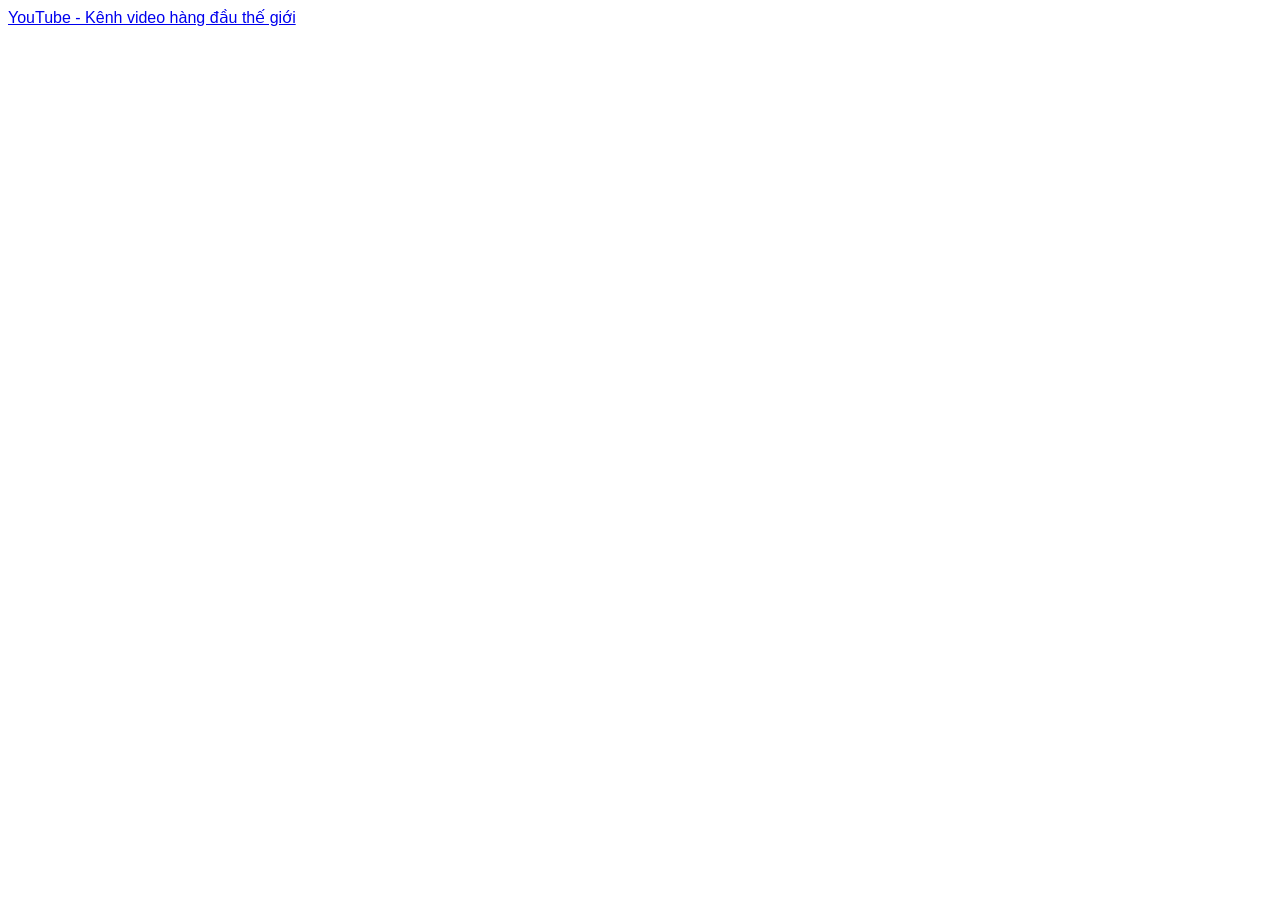
==== commit 06dd8f7a: "." ====
--- a/index.html
+++ b/index.html
@@ -24,7 +24,7 @@
   <div id="spoofSite">
     <div id="youtube-header">
       <div class="yt-left">
-        <button class="yt-icon-btn">
+        <button class="yt-icon-btn menu-btn">
           <svg viewBox="0 0 24 24" width="24" height="24">
             <path d="M3 18h18v-2H3v2zm0-5h18v-2H3v2zm0-7v2h18V6H3z" fill="currentColor"/>
           </svg>
@@ -33,14 +33,15 @@
           <svg viewBox="0 0 90 20" width="90" height="20">
             <path d="M27.9727 3.12324C27.6435 1.89323 26.6768 0.926623 25.4468 0.597366C23.2197 2.24288e-07 14.285 0 14.285 0C14.285 0 5.35042 2.24288e-07 3.12323 0.597366C1.89323 0.926623 0.926623 1.89323 0.597366 3.12324C2.24288e-07 5.35042 0 10 0 10C0 10 2.24288e-07 14.6496 0.597366 16.8768C0.926623 18.1068 1.89323 19.0734 3.12323 19.4026C5.35042 20 14.285 20 14.285 20C14.285 20 23.2197 20 25.4468 19.4026C26.6768 19.0734 27.6435 18.1068 27.9727 16.8768C28.5701 14.6496 28.5701 10 28.5701 10C28.5701 10 28.5677 5.35042 27.9727 3.12324Z" fill="#FF0000"/>
             <path d="M11.4253 14.2854L18.8477 10.0004L11.4253 5.71533V14.2854Z" fill="white"/>
-            <path d="M34.6024 13.0036L31.3945 1.41846H34.1932L35.3174 6.6701C35.6043 7.96361 35.8136 9.06662 35.95 9.97913H36.0323C36.1264 9.32532 36.3381 8.22937 36.665 6.68892L37.8291 1.41846H40.6278L37.3799 13.0036V18.561H34.6001V13.0036H34.6024Z" fill="#282828"/>
-            <path d="M41.4697 18.1937C40.9053 17.8127 40.5031 17.22 40.2632 16.4157C40.0257 15.6114 39.9058 14.5437 39.9058 13.2078V11.3898C39.9058 10.0422 40.0422 8.95805 40.315 8.14196C40.5878 7.32588 41.0135 6.72851 41.592 6.35457C42.1706 5.98063 42.9302 5.79248 43.871 5.79248C44.7976 5.79248 45.5384 5.98298 46.0981 6.36398C46.6555 6.74497 47.0508 7.34234 47.2884 8.15137C47.5237 8.96275 47.6436 10.0422 47.6436 11.3898V13.2078C47.6436 14.5437 47.5272 15.6161 47.2908 16.4251C47.0567 17.2365 46.6532 17.8292 46.0887 18.2031C45.5242 18.5771 44.7764 18.7652 43.8474 18.7652C42.8977 18.7675 42.0342 18.5747 41.4697 18.1937ZM44.6353 16.2323C44.7905 15.8231 44.8705 15.1575 44.8705 14.2309V10.3292C44.8705 9.43077 44.7929 8.77225 44.6353 8.35833C44.4777 7.94206 44.2026 7.7351 43.8074 7.7351C43.4265 7.7351 43.156 7.94206 42.9914 8.35833C42.8268 8.77461 42.7445 9.43077 42.7445 10.3292V14.2309C42.7445 15.1575 42.8245 15.8254 42.9867 16.2323C43.1489 16.6415 43.4123 16.8461 43.7816 16.8461C44.1508 16.8461 44.4777 16.6415 44.6353 16.2323Z" fill="#282828"/>
-            <path d="M56.8154 18.5634H54.6094L54.3648 17.03H54.3037C53.7039 18.1871 52.8055 18.7656 51.6061 18.7656C50.7759 18.7656 50.1621 18.4928 49.767 17.9496C49.3719 17.4039 49.1743 16.5526 49.1743 15.3955V6.03751H51.9942V15.2308C51.9942 15.7906 52.0553 16.188 52.1776 16.4256C52.2999 16.6631 52.5045 16.783 52.7914 16.783C53.036 16.783 53.2712 16.7078 53.497 16.5573C53.7228 16.4067 53.8874 16.2162 53.9979 15.9858V6.03516H56.8154V18.5634Z" fill="#282828"/>
-            <path d="M64.4755 3.68758H61.6768V18.5629H58.9181V3.68758H56.1194V1.42041H64.4755V3.68758Z" fill="#282828"/>
-            <path d="M71.2768 18.5634H69.0708L68.8262 17.03H68.7651C68.1654 18.1871 67.267 18.7656 66.0675 18.7656C65.2373 18.7656 64.6235 18.4928 64.2284 17.9496C63.8333 17.4039 63.6357 16.5526 63.6357 15.3955V6.03751H66.4556V15.2308C66.4556 15.7906 66.5167 16.188 66.639 16.4256C66.7613 16.6631 66.9659 16.783 67.2529 16.783C67.4974 16.783 67.7326 16.7078 67.9584 16.5573C68.1842 16.4067 68.3488 16.2162 68.4593 15.9858V6.03516H71.2768V18.5634Z" fill="#282828"/>
-            <path d="M80.609 8.0387C80.4373 7.24849 80.1621 6.67699 79.7812 6.32186C79.4002 5.96674 78.8757 5.79035 78.2078 5.79035C77.6904 5.79035 77.2059 5.93616 76.7567 6.23014C76.3075 6.52412 75.9594 6.90747 75.7148 7.38489H75.6937V0.785645H72.9773V18.5608H75.3056L75.5925 17.3755H75.6537C75.8724 17.7988 76.1993 18.1304 76.6344 18.3774C77.0695 18.622 77.554 18.7443 78.0855 18.7443C79.038 18.7443 79.7412 18.3045 80.1904 17.4272C80.6396 16.5476 80.8653 15.1765 80.8653 13.3092V11.3266C80.8653 9.92722 80.7783 8.82892 80.609 8.0387ZM78.0243 13.1492C78.0243 14.0617 77.9867 14.7767 77.9114 15.2941C77.8362 15.8115 77.7115 16.1808 77.5328 16.3971C77.3564 16.6158 77.1165 16.724 76.8178 16.724C76.585 16.724 76.371 16.6699 76.1734 16.5594C75.9759 16.4512 75.816 16.2866 75.6937 16.0702V8.96062C75.7877 8.6196 75.9524 8.34209 76.1852 8.12337C76.4157 7.90465 76.6697 7.79646 76.9401 7.79646C77.2271 7.79646 77.4481 7.90935 77.6034 8.13278C77.7609 8.35855 77.8691 8.73485 77.9303 9.26636C77.9914 9.79787 78.022 10.5528 78.022 11.5335V13.1492H78.0243Z" fill="#282828"/>
-            <path d="M84.8657 13.8712C84.8657 14.6755 84.8892 15.2776 84.9363 15.6798C84.9833 16.0819 85.0821 16.3736 85.2326 16.5594C85.3831 16.7428 85.6136 16.8345 85.9264 16.8345C86.3474 16.8345 86.639 16.6699 86.7942 16.343C86.9518 16.0161 87.0365 15.4705 87.0506 14.7085L89.4824 14.8519C89.4965 14.9601 89.5035 15.1106 89.5035 15.3011C89.5035 16.4582 89.186 17.3237 88.5534 17.8952C87.9208 18.4667 87.0247 18.7536 85.8676 18.7536C84.4777 18.7536 83.504 18.3185 82.9466 17.446C82.3869 16.5735 82.1094 15.2259 82.1094 13.4008V11.2136C82.1094 9.33452 82.3987 7.96105 82.9772 7.09558C83.5558 6.2301 84.5459 5.79736 85.9499 5.79736C86.9165 5.79736 87.6597 5.97375 88.1771 6.32888C88.6945 6.684 89.059 7.23433 89.2707 7.98457C89.4824 8.7348 89.5882 9.76961 89.5882 11.0913V13.2362H84.8657V13.8712ZM85.2232 7.96811C85.0797 8.14449 84.9857 8.43377 84.9363 8.83593C84.8892 9.2381 84.8657 9.84722 84.8657 10.6657V11.5641H86.9283V10.6657C86.9283 9.86133 86.9001 9.25221 86.846 8.83593C86.7919 8.41966 86.6931 8.12803 86.5496 7.95635C86.4062 7.78702 86.1851 7.7 85.8864 7.7C85.5854 7.70235 85.3643 7.79172 85.2232 7.96811Z" fill="#282828"/>
-          </svg>
+            <path d="M34.6024 13.0036L31.3945 1.41846H34.1932L35.3174 6.6701C35.6043 7.96361 35.8136 9.06662 35.95 9.97913H36.0323C36.1264 9.32532 36.3381 8.22937 36.665 6.68892L37.8291 1.41846H40.6278L37.3799 13.0036V18.561H34.6001V13.0036H34.6024Z" fill="white"/>
+            <path d="M41.4697 18.1937C40.9053 17.8127 40.5031 17.22 40.2632 16.4157C40.0257 15.6114 39.9058 14.5437 39.9058 13.2078V11.3898C39.9058 10.0422 40.0422 8.95805 40.315 8.14196C40.5878 7.32588 41.0135 6.72851 41.592 6.35457C42.1706 5.98063 42.9302 5.79248 43.871 5.79248C44.7976 5.79248 45.5384 5.98298 46.0981 6.36398C46.6555 6.74497 47.0508 7.34234 47.2884 8.15137C47.5237 8.96275 47.6436 10.0422 47.6436 11.3898V13.2078C47.6436 14.5437 47.5272 15.6161 47.2908 16.4251C47.0567 17.2365 46.6532 17.8292 46.0887 18.2031C45.5242 18.5771 44.7764 18.7652 43.8474 18.7652C42.8977 18.7675 42.0342 18.5747 41.4697 18.1937ZM44.6353 16.2323C44.7905 15.8231 44.8705 15.1575 44.8705 14.2309V10.3292C44.8705 9.43077 44.7929 8.77225 44.6353 8.35833C44.4777 7.94206 44.2026 7.7351 43.8074 7.7351C43.4265 7.7351 43.156 7.94206 42.9914 8.35833C42.8268 8.77461 42.7445 9.43077 42.7445 10.3292V14.2309C42.7445 15.1575 42.8245 15.8254 42.9867 16.2323C43.1489 16.6415 43.4123 16.8461 43.7816 16.8461C44.1508 16.8461 44.4777 16.6415 44.6353 16.2323Z" fill="white"/>
+            <path d="M56.8154 18.5634H54.6094L54.3648 17.03H54.3037C53.7039 18.1871 52.8055 18.7656 51.6061 18.7656C50.7759 18.7656 50.1621 18.4928 49.767 17.9496C49.3719 17.4039 49.1743 16.5526 49.1743 15.3955V6.03751H51.9942V15.2308C51.9942 15.7906 52.0553 16.188 52.1776 16.4256C52.2999 16.6631 52.5045 16.783 52.7914 16.783C53.036 16.783 53.2712 16.7078 53.497 16.5573C53.7228 16.4067 53.8874 16.2162 53.9979 15.9858V6.03516H56.8154V18.5634Z" fill="white"/>
+            <path d="M64.4755 3.68758H61.6768V18.5629H58.9181V3.68758H56.1194V1.42041H64.4755V3.68758Z" fill="white"/>
+            <path d="M71.2768 18.5634H69.0708L68.8262 17.03H68.7651C68.1654 18.1871 67.267 18.7656 66.0675 18.7656C65.2373 18.7656 64.6235 18.4928 64.2284 17.9496C63.8333 17.4039 63.6357 16.5526 63.6357 15.3955V6.03751H66.4556V15.2308C66.4556 15.7906 66.5167 16.188 66.639 16.4256C66.7613 16.6631 66.9659 16.783 67.2529 16.783C67.4974 16.783 67.7326 16.7078 67.9584 16.5573C68.1842 16.4067 68.3488 16.2162 68.4593 15.9858V6.03516H71.2768V18.5634Z" fill="white"/>
+            <path d="M80.609 8.0387C80.4373 7.24849 80.1621 6.67699 79.7812 6.32186C79.4002 5.96674 78.8757 5.79035 78.2078 5.79035C77.6904 5.79035 77.2059 5.93616 76.7567 6.23014C76.3075 6.52412 75.9594 6.90747 75.7148 7.38489H75.6937V0.785645H72.9773V18.5608H75.3056L75.5925 17.3755H75.6537C75.8724 17.7988 76.1993 18.1304 76.6344 18.3774C77.0695 18.622 77.554 18.7443 78.0855 18.7443C79.038 18.7443 79.7412 18.3045 80.1904 17.4272C80.6396 16.5476 80.8653 15.1765 80.8653 13.3092V11.3266C80.8653 9.92722 80.7783 8.82892 80.609 8.0387ZM78.0243 13.1492C78.0243 14.0617 77.9867 14.7767 77.9114 15.2941C77.8362 15.8115 77.7115 16.1808 77.5328 16.3971C77.3564 16.6158 77.1165 16.724 76.8178 16.724C76.585 16.724 76.371 16.6699 76.1734 16.5594C75.9759 16.4512 75.816 16.2866 75.6937 16.0702V8.96062C75.7877 8.6196 75.9524 8.34209 76.1852 8.12337C76.4157 7.90465 76.6697 7.79646 76.9401 7.79646C77.2271 7.79646 77.4481 7.90935 77.6034 8.13278C77.7609 8.35855 77.8691 8.73485 77.9303 9.26636C77.9914 9.79787 78.022 10.5528 78.022 11.5335V13.1492H78.0243Z" fill="white"/>
+            <path d="M84.8657 13.8712C84.8657 14.6755 84.8892 15.2776 84.9363 15.6798C84.9833 16.0819 85.0821 16.3736 85.2326 16.5594C85.3831 16.7428 85.6136 16.8345 85.9264 16.8345C86.3474 16.8345 86.639 16.6699 86.7942 16.343C86.9518 16.0161 87.0365 15.4705 87.0506 14.7085L89.4824 14.8519C89.4965 14.9601 89.5035 15.1106 89.5035 15.3011C89.5035 16.4582 89.186 17.3237 88.5534 17.8952C87.9208 18.4667 87.0247 18.7536 85.8676 18.7536C84.4777 18.7536 83.504 18.3185 82.9466 17.446C82.3869 16.5735 82.1094 15.2259 82.1094 13.4008V11.2136C82.1094 9.33452 82.3987 7.96105 82.9772 7.09558C83.5558 6.2301 84.5459 5.79736 85.9499 5.79736C86.9165 5.79736 87.6597 5.97375 88.1771 6.32888C88.6945 6.684 89.059 7.23433 89.2707 7.98457C89.4824 8.7348 89.5882 9.76961 89.5882 11.0913V13.2362H84.8657V13.8712ZM85.2232 7.96811C85.0797 8.14449 84.9857 8.43377 84.9363 8.83593C84.8892 9.2381 84.8657 9.84722 84.8657 10.6657V11.5641H86.9283V10.6657C86.9283 9.86133 86.9001 9.25221 86.846 8.83593C86.7919 8.41966 86.6931 8.12803 86.5496 7.95635C86.4062 7.78702 86.1851 7.7 85.8864 7.7C85.5854 7.70235 85.3643 7.79172 85.2232 7.96811Z" fill="white"/>
+          </svg>
+          <span class="yt-country">VN</span>
         </div>
       </div>
       <div class="yt-center">
@@ -51,12 +52,12 @@
               <path d="M15.5 14h-.79l-.28-.27C15.41 12.59 16 11.11 16 9.5 16 5.91 13.09 3 9.5 3S3 5.91 3 9.5 5.91 16 9.5 16c1.61 0 3.09-.59 4.23-1.57l.27.28v.79l5 4.99L20.49 19l-4.99-5zm-6 0C7.01 14 5 11.99 5 9.5S7.01 5 9.5 5 14 7.01 14 9.5 11.99 14 9.5 14z" fill="currentColor"/>
             </svg>
           </button>
-          <button class="voice-btn">
-            <svg viewBox="0 0 24 24" width="24" height="24">
-              <path d="M12 14c1.66 0 2.99-1.34 2.99-3L15 5c0-1.66-1.34-3-3-3S9 3.34 9 5v6c0 1.66 1.34 3 3 3zm5.3-3c0 3-2.54 5.1-5.3 5.1S6.7 14 6.7 11H5c0 3.41 2.72 6.23 6 6.72V21h2v-3.28c3.28-.48 6-3.3 6-6.72h-1.7z" fill="currentColor"/>
-            </svg>
-          </button>
-        </div>
+        </div>
+        <button class="voice-btn">
+          <svg viewBox="0 0 24 24" width="24" height="24">
+            <path d="M12 14c1.66 0 2.99-1.34 2.99-3L15 5c0-1.66-1.34-3-3-3S9 3.34 9 5v6c0 1.66 1.34 3 3 3zm5.3-3c0 3-2.54 5.1-5.3 5.1S6.7 14 6.7 11H5c0 3.41 2.72 6.23 6 6.72V21h2v-3.28c3.28-.48 6-3.3 6-6.72h-1.7z" fill="currentColor"/>
+          </svg>
+        </button>
       </div>
       <div class="yt-right">
         <button class="yt-icon-btn">
@@ -64,102 +65,205 @@
             <path d="M17 10.5V7c0-.55-.45-1-1-1H4c-.55 0-1 .45-1 1v10c0 .55.45 1 1 1h12c.55 0 1-.45 1-1v-3.5l4 4v-11l-4 4z" fill="currentColor"/>
           </svg>
         </button>
-        <button class="yt-icon-btn">
+        <button class="yt-icon-btn notif-btn">
           <svg viewBox="0 0 24 24" width="24" height="24">
             <path d="M10 20h4c0 1.1-.9 2-2 2s-2-.9-2-2zm10-2.65V19H4v-1.65l2-1.88v-5.15C6 7.4 7.56 5.1 10 4.34v-.38c0-1.42 1.49-2.5 2.99-1.76.65.32 1.01 1.03 1.01 1.76v.39c2.44.75 4 3.06 4 5.98v5.15l2 1.87zm-1 .42l-2-1.88v-5.47c0-2.47-1.19-4.36-3.13-5.1-1.26-.53-2.64-.5-3.84.03C8.15 6.11 7 7.99 7 10.42v5.47l-2 1.88V18h14v-.23z" fill="currentColor"/>
           </svg>
+          <span class="notif-badge">9+</span>
         </button>
         <button class="yt-icon-btn user-icon">
-          <svg viewBox="0 0 24 24" width="32" height="32">
-            <circle cx="12" cy="12" r="10" fill="#065FD4"/>
-            <text x="12" y="16" text-anchor="middle" fill="white" font-size="12" font-weight="500">Y</text>
-          </svg>
+          <div class="user-avatar">K</div>
         </button>
       </div>
     </div>
     <div id="youtube-content">
       <aside class="yt-sidebar">
         <div class="sidebar-item active">
-          <svg viewBox="0 0 24 24" width="24" height="24">
-            <path d="M4 21V10.08l8-6.96 8 6.96V21h-6v-6h-4v6H4z" fill="currentColor"/>
+          <svg viewBox="0 0 24 24" width="24" height="24" fill="currentColor">
+            <path d="M4 21V10.08l8-6.96 8 6.96V21h-6v-6h-4v6H4z"/>
           </svg>
           <span>Trang chủ</span>
         </div>
         <div class="sidebar-item">
-          <svg viewBox="0 0 24 24" width="24" height="24">
-            <path d="M9.8 9.8l-3.83 8.23 8.23-3.83 3.83-8.23-8.23 3.83zM12 2C6.48 2 2 6.48 2 12s4.48 10 10 10 10-4.48 10-10S17.52 2 12 2zm0 18c-4.41 0-8-3.59-8-8s3.59-8 8-8 8 3.59 8 8-3.59 8-8 8z" fill="currentColor"/>
-          </svg>
-          <span>Khám phá</span>
-        </div>
-        <div class="sidebar-item">
-          <svg viewBox="0 0 24 24" width="24" height="24">
-            <path d="M10 14.65v-5.3L15 12l-5 2.65zm7.77-4.33c-.77-.32-1.2-.5-1.2-.5L18 9.06c1.84-.96 2.53-3.23 1.56-5.06s-3.24-2.53-5.07-1.56L6 6.94c-1.29.68-2.07 2.04-2 3.49.07 1.42.93 2.67 2.22 3.25.03.01 1.2.5 1.2.5L6 14.93c-1.83.97-2.53 3.24-1.56 5.07.97 1.83 3.24 2.53 5.07 1.56l8.5-4.5c1.29-.68 2.06-2.04 1.99-3.49-.07-1.42-.94-2.68-2.23-3.25zm-.23 5.86l-8.5 4.5c-1.34.71-3.01.2-3.72-1.14-.71-1.34-.2-3.01 1.14-3.72l2.04-1.08v-1.21l-.69-.28-1.11-.46c-.99-.41-1.65-1.35-1.7-2.41-.05-1.06.52-2.06 1.46-2.56l8.5-4.5c1.34-.71 3.01-.2 3.72 1.14.71 1.34.2 3.01-1.14 3.72L15.5 9.26v1.21l1.8.74c.99.41 1.65 1.35 1.7 2.41.05 1.06-.52 2.06-1.46 2.56z" fill="currentColor"/>
+          <svg viewBox="0 0 24 24" width="24" height="24" fill="currentColor">
+            <path d="M10 14.65v-5.3L15 12l-5 2.65zm7.77-4.33c-.77-.32-1.2-.5-1.2-.5L18 9.06c1.84-.96 2.53-3.23 1.56-5.06s-3.24-2.53-5.07-1.56L6 6.94c-1.29.68-2.07 2.04-2 3.49.07 1.42.93 2.67 2.22 3.25.03.01 1.2.5 1.2.5L6 14.93c-1.83.97-2.53 3.24-1.56 5.07.97 1.83 3.24 2.53 5.07 1.56l8.5-4.5c1.29-.68 2.06-2.04 1.99-3.49-.07-1.42-.94-2.68-2.23-3.25zm-.23 5.86l-8.5 4.5c-1.34.71-3.01.2-3.72-1.14-.71-1.34-.2-3.01 1.14-3.72l2.04-1.08v-1.21l-.69-.28-1.11-.46c-.99-.41-1.65-1.35-1.7-2.41-.05-1.06.52-2.06 1.46-2.56l8.5-4.5c1.34-.71 3.01-.2 3.72 1.14.71 1.34.2 3.01-1.14 3.72L15.5 9.26v1.21l1.8.74c.99.41 1.65 1.35 1.7 2.41.05 1.06-.52 2.06-1.46 2.56z"/>
           </svg>
           <span>Shorts</span>
         </div>
         <div class="sidebar-item">
-          <svg viewBox="0 0 24 24" width="24" height="24">
-            <path d="M10 18v-6l5 3-5 3zm7-15H7v1h10V3zm3 3H4v1h16V6zm2 3H2v12h20V9zM3 10h18v10H3V10z" fill="currentColor"/>
+          <svg viewBox="0 0 24 24" width="24" height="24" fill="currentColor">
+            <path d="M10 18v-6l5 3-5 3zm7-15H7v1h10V3zm3 3H4v1h16V6zm2 3H2v12h20V9zM3 10h18v10H3V10z"/>
           </svg>
           <span>Kênh đăng ký</span>
         </div>
         <hr class="sidebar-divider">
-        <div class="sidebar-item">
-          <svg viewBox="0 0 24 24" width="24" height="24">
-            <path d="M11 7l-3.2 9h1.9l.7-2h3.2l.7 2h1.9L13 7h-2zm-.15 5.65L12 9l1.15 3.65h-2.3zM12 2C6.48 2 2 6.48 2 12s4.48 10 10 10 10-4.48 10-10S17.52 2 12 2zm0 18c-4.41 0-8-3.59-8-8s3.59-8 8-8 8 3.59 8 8-3.59 8-8 8z" fill="currentColor"/>
-          </svg>
-          <span>Thư viện</span>
-        </div>
-        <div class="sidebar-item">
-          <svg viewBox="0 0 24 24" width="24" height="24">
-            <path d="M14.97 16.95L10 13.87V7h2v5.76l4.03 2.49-1.06 1.7zM12 3c-4.96 0-9 4.04-9 9s4.04 9 9 9 9-4.04 9-9-4.04-9-9-9m0-1c5.52 0 10 4.48 10 10s-4.48 10-10 10S2 17.52 2 12 6.48 2 12 2z" fill="currentColor"/>
+        <div class="sidebar-section-title">Bạn</div>
+        <div class="sidebar-item">
+          <svg viewBox="0 0 24 24" width="24" height="24" fill="currentColor">
+            <path d="M14.97 16.95L10 13.87V7h2v5.76l4.03 2.49-1.06 1.7zM12 3c-4.96 0-9 4.04-9 9s4.04 9 9 9 9-4.04 9-9-4.04-9-9-9m0-1c5.52 0 10 4.48 10 10s-4.48 10-10 10S2 17.52 2 12 6.48 2 12 2z"/>
+          </svg>
+          <span>Video đã xem</span>
+        </div>
+        <div class="sidebar-item">
+          <svg viewBox="0 0 24 24" width="24" height="24" fill="currentColor">
+            <g><path d="M18.77,11h-4.23l1.52-4.94C16.38,5.03,15.54,4,14.38,4c-0.58,0-1.14,0.24-1.52,0.65L7,11H3v10h4h1h9.43 c1.06,0,1.98-0.67,2.19-1.61l1.34-6C21.23,12.15,20.18,11,18.77,11z M7,20H4v-8h3V20z M19.98,13.17l-1.34,6 C18.54,19.65,18.03,20,17.43,20H8v-8.61l5.6-6.06C13.79,5.12,14.08,5,14.38,5c0.26,0,0.5,0.11,0.63,0.3 c0.07,0.1,0.15,0.26,0.09,0.47l-1.52,4.94L13.18,12h1.35h4.23c0.41,0,0.8,0.17,1.03,0.46C19.92,12.61,20.05,12.86,19.98,13.17z"/></g>
+          </svg>
+          <span>Video đã thích</span>
+        </div>
+        <div class="sidebar-item">
+          <svg viewBox="0 0 24 24" width="24" height="24" fill="currentColor">
+            <path d="M14.97 16.95L10 13.87V7h2v5.76l4.03 2.49-1.06 1.7zM12 3c-4.96 0-9 4.04-9 9s4.04 9 9 9 9-4.04 9-9-4.04-9-9-9m0-1c5.52 0 10 4.48 10 10s-4.48 10-10 10S2 17.52 2 12 6.48 2 12 2z"/>
           </svg>
           <span>Xem sau</span>
         </div>
       </aside>
       <main class="yt-main">
+        <div class="chips-container">
+          <div class="chip active">Tất cả</div>
+          <div class="chip">Trò chơi</div>
+          <div class="chip">Âm nhạc</div>
+          <div class="chip">Danh sách kết hợp</div>
+          <div class="chip">Trực tiếp</div>
+          <div class="chip">Bản mod cho Minecraft</div>
+          <div class="chip">Minecraft</div>
+          <div class="chip">Trò chơi hành động phiêu lưu</div>
+          <div class="chip">Hoạt ảnh</div>
+          <div class="chip">Mới tải lên</div>
+        </div>
         <div class="video-grid">
           <div class="video-item">
-            <div class="video-thumbnail"></div>
+            <div class="video-thumbnail">
+              <span class="video-duration">4:33:16</span>
+            </div>
             <div class="video-info">
               <div class="video-avatar"></div>
               <div class="video-details">
-                <h3>Video đề xuất 1</h3>
-                <p>Tên kênh</p>
-                <p>1.2M lượt xem • 2 ngày trước</p>
-              </div>
-            </div>
-          </div>
-          <div class="video-item">
-            <div class="video-thumbnail"></div>
-            <div class="video-info">
-              <div class="video-avatar"></div>
-              <div class="video-details">
-                <h3>Video đề xuất 2</h3>
-                <p>Tên kênh</p>
-                <p>856K lượt xem • 1 tuần trước</p>
-              </div>
-            </div>
-          </div>
-          <div class="video-item">
-            <div class="video-thumbnail"></div>
-            <div class="video-info">
-              <div class="video-avatar"></div>
-              <div class="video-details">
-                <h3>Video đề xuất 3</h3>
-                <p>Tên kênh</p>
-                <p>425K lượt xem • 3 ngày trước</p>
-              </div>
-            </div>
-          </div>
-          <div class="video-item">
-            <div class="video-thumbnail"></div>
-            <div class="video-info">
-              <div class="video-avatar"></div>
-              <div class="video-details">
-                <h3>Video đề xuất 4</h3>
-                <p>Tên kênh</p>
-                <p>2.5M lượt xem • 5 giờ trước</p>
+                <h3>Video hướng dẫn lập trình Python từ cơ bản đến nâng cao</h3>
+                <p>Kênh Lập Trình</p>
+                <div class="video-meta">
+                  <span>1.2M lượt xem</span>
+                  <span>•</span>
+                  <span>2 ngày trước</span>
+                </div>
+              </div>
+            </div>
+          </div>
+          <div class="video-item">
+            <div class="video-thumbnail" style="background: linear-gradient(135deg, #f093fb 0%, #f5576c 100%);">
+              <span class="video-duration">12:45</span>
+            </div>
+            <div class="video-info">
+              <div class="video-avatar" style="background: linear-gradient(135deg, #667eea 0%, #764ba2 100%);"></div>
+              <div class="video-details">
+                <h3>Top 10 mẹo hay khi làm việc với JavaScript</h3>
+                <p>Dev Tips & Tricks</p>
+                <div class="video-meta">
+                  <span>856K lượt xem</span>
+                  <span>•</span>
+                  <span>1 tuần trước</span>
+                </div>
+              </div>
+            </div>
+          </div>
+          <div class="video-item">
+            <div class="video-thumbnail" style="background: linear-gradient(135deg, #4facfe 0%, #00f2fe 100%);">
+              <span class="video-duration">25:18</span>
+            </div>
+            <div class="video-info">
+              <div class="video-avatar" style="background: linear-gradient(135deg, #fa709a 0%, #fee140 100%);"></div>
+              <div class="video-details">
+                <h3>Xây dựng ứng dụng web với React và Node.js</h3>
+                <p>Full Stack Dev</p>
+                <div class="video-meta">
+                  <span>425K lượt xem</span>
+                  <span>•</span>
+                  <span>3 ngày trước</span>
+                </div>
+              </div>
+            </div>
+          </div>
+          <div class="video-item">
+            <div class="video-thumbnail" style="background: linear-gradient(135deg, #a8edea 0%, #fed6e3 100%);">
+              <span class="video-duration">8:22</span>
+            </div>
+            <div class="video-info">
+              <div class="video-avatar" style="background: linear-gradient(135deg, #ff9a9e 0%, #fecfef 100%);"></div>
+              <div class="video-details">
+                <h3>Những điều cần biết về AI và Machine Learning năm 2024</h3>
+                <p>Tech News VN</p>
+                <div class="video-meta">
+                  <span>2.5M lượt xem</span>
+                  <span>•</span>
+                  <span>5 giờ trước</span>
+                </div>
+              </div>
+            </div>
+          </div>
+          <div class="video-item">
+            <div class="video-thumbnail" style="background: linear-gradient(135deg, #ffecd2 0%, #fcb69f 100%);">
+              <span class="video-duration">15:30</span>
+            </div>
+            <div class="video-info">
+              <div class="video-avatar" style="background: linear-gradient(135deg, #ff6e7f 0%, #bfe9ff 100%);"></div>
+              <div class="video-details">
+                <h3>Hướng dẫn tối ưu hóa database MySQL cho website</h3>
+                <p>Database Master</p>
+                <div class="video-meta">
+                  <span>320K lượt xem</span>
+                  <span>•</span>
+                  <span>1 ngày trước</span>
+                </div>
+              </div>
+            </div>
+          </div>
+          <div class="video-item">
+            <div class="video-thumbnail" style="background: linear-gradient(135deg, #c471f5 0%, #fa71cd 100%);">
+              <span class="video-duration">20:15</span>
+            </div>
+            <div class="video-info">
+              <div class="video-avatar" style="background: linear-gradient(135deg, #e0c3fc 0%, #8ec5fc 100%);"></div>
+              <div class="video-details">
+                <h3>CSS Grid vs Flexbox: Khi nào nên dùng gì?</h3>
+                <p>Frontend Pro</p>
+                <div class="video-meta">
+                  <span>180K lượt xem</span>
+                  <span>•</span>
+                  <span>4 ngày trước</span>
+                </div>
+              </div>
+            </div>
+          </div>
+          <div class="video-item">
+            <div class="video-thumbnail" style="background: linear-gradient(135deg, #fad0c4 0%, #ffd1ff 100%);">
+              <span class="video-duration">32:40</span>
+            </div>
+            <div class="video-info">
+              <div class="video-avatar" style="background: linear-gradient(135deg, #a1c4fd 0%, #c2e9fb 100%);"></div>
+              <div class="video-details">
+                <h3>Docker và Kubernetes từ zero đến hero</h3>
+                <p>DevOps Channel</p>
+                <div class="video-meta">
+                  <span>670K lượt xem</span>
+                  <span>•</span>
+                  <span>1 tuần trước</span>
+                </div>
+              </div>
+            </div>
+          </div>
+          <div class="video-item">
+            <div class="video-thumbnail" style="background: linear-gradient(135deg, #fddb92 0%, #d1fdff 100%);">
+              <span class="video-duration">18:55</span>
+            </div>
+            <div class="video-info">
+              <div class="video-avatar" style="background: linear-gradient(135deg, #89f7fe 0%, #66a6ff 100%);"></div>
+              <div class="video-details">
+                <h3>Security Best Practices cho Web Developers</h3>
+                <p>CyberSec Vietnam</p>
+                <div class="video-meta">
+                  <span>540K lượt xem</span>
+                  <span>•</span>
+                  <span>2 ngày trước</span>
+                </div>
               </div>
             </div>
           </div>
@@ -171,7 +275,7 @@
   <div id="phished" style="display: none;">
     <p style="text-align: center;">
       <b style="font-size: 24px; color: #ff0000;">Ahihi. Đồ ngốc. Bị lừa rồi!</b><br><br>
-      <video autoplay loop muted style="max-width: 90%; height: auto;">
+      <video autoplay loop controls style="max-width: 90%; height: auto;">
         <source src="speaki cuayo~ !.mp4" type="video/mp4">
         Trình duyệt không hỗ trợ video.
       </video><br><br>
--- a/css/style.css
+++ b/css/style.css
@@ -1,21 +1,22 @@
+* {
+  font-family: "Roboto", "Arial", sans-serif;
+}
+
 html.fullscreened {
   overflow-y: hidden;
-  background-color: #f9f9f9;
+  background-color: #0f0f0f;
 }
 
 .fullscreened #container { display: none; }
 
 #spoofSite {
-  background-color: #f9f9f9;
+  background-color: #0f0f0f;
   left: 0;
   margin: 0 auto;
   overflow-y: scroll;
-
   position: fixed;
   width: 100%;
   z-index: 2;
-
-  /* Updated in JS */
   top: 100px;
   height: 500px;
 }
@@ -23,32 +24,37 @@
 
 /* YouTube Header */
 #youtube-header {
-  background-color: #fff;
+  background-color: #0f0f0f;
   height: 56px;
   display: flex;
   align-items: center;
   justify-content: space-between;
   padding: 0 16px;
-  border-bottom: 1px solid #e5e5e5;
+  position: fixed;
+  top: 0;
+  left: 0;
+  right: 0;
+  z-index: 1000;
 }
 
 .yt-left, .yt-center, .yt-right {
   display: flex;
   align-items: center;
+}
+
+.yt-left {
+  flex: 0 0 auto;
   gap: 16px;
-}
-
-.yt-left {
-  flex: 0 1 auto;
 }
 
 .yt-center {
   flex: 0 1 728px;
   justify-content: center;
+  gap: 0;
 }
 
 .yt-right {
-  flex: 0 1 auto;
+  flex: 0 0 auto;
   gap: 8px;
 }
 
@@ -61,59 +67,79 @@
   display: flex;
   align-items: center;
   justify-content: center;
-  color: #030303;
+  color: #fff;
+  transition: background-color 0.2s;
 }
 
 .yt-icon-btn:hover {
-  background-color: #f2f2f2;
+  background-color: #272727;
 }
 
 .yt-logo {
-  padding: 18px 14px 18px 16px;
+  display: flex;
+  align-items: center;
+  gap: 2px;
+  cursor: pointer;
+}
+
+.yt-country {
+  color: #aaa;
+  font-size: 10px;
+  font-weight: 500;
+  position: relative;
+  top: 6px;
 }
 
 .yt-searchbox {
   display: flex;
   align-items: center;
-  width: 100%;
+  flex: 1;
   max-width: 640px;
 }
 
 .yt-searchbox input {
   flex: 1;
   height: 40px;
-  padding: 0 12px;
-  border: 1px solid #ccc;
-  border-right: none;
+  padding: 0 16px;
+  border: 1px solid #303030;
+  background-color: #121212;
+  color: #fff;
   border-radius: 40px 0 0 40px;
   font-size: 16px;
   outline: none;
 }
 
+.yt-searchbox input::placeholder {
+  color: #888;
+}
+
 .yt-searchbox input:focus {
   border-color: #1c62b9;
+  background-color: #0f0f0f;
 }
 
 .search-btn {
   width: 64px;
   height: 40px;
-  background-color: #f8f8f8;
-  border: 1px solid #ccc;
+  background-color: #222;
+  border: 1px solid #303030;
+  border-left: none;
   border-radius: 0 40px 40px 0;
   cursor: pointer;
   display: flex;
   align-items: center;
   justify-content: center;
+  color: #fff;
 }
 
 .search-btn:hover {
-  background-color: #f0f0f0;
+  background-color: #2f2f2f;
 }
 
 .voice-btn {
   width: 40px;
   height: 40px;
-  background-color: #f2f2f2;
+  background-color: #181818;
   border: none;
   border-radius: 50%;
   cursor: pointer;
@@ -121,25 +147,52 @@
   align-items: center;
   justify-content: center;
   margin-left: 8px;
+  color: #fff;
 }
 
 .voice-btn:hover {
-  background-color: #e5e5e5;
-}
-
-.user-icon {
-  padding: 0;
+  background-color: #272727;
+}
+
+.notif-btn {
+  position: relative;
+}
+
+.notif-badge {
+  position: absolute;
+  top: 6px;
+  right: 6px;
+  background-color: #cc0000;
+  color: #fff;
+  border-radius: 10px;
+  padding: 1px 5px;
+  font-size: 10px;
+  font-weight: 500;
+  line-height: 1.4;
+}
+
+.user-avatar {
+  width: 32px;
+  height: 32px;
+  border-radius: 50%;
+  background-color: #6B48FF;
+  display: flex;
+  align-items: center;
+  justify-content: center;
+  color: #fff;
+  font-size: 14px;
+  font-weight: 500;
 }
 
 /* YouTube Content */
 #youtube-content {
   display: flex;
-  margin-top: 56px;
+  padding-top: 56px;
 }
 
 .yt-sidebar {
   width: 240px;
-  background-color: #fff;
+  background-color: #0f0f0f;
   padding: 12px 0;
   height: calc(100vh - 56px);
   overflow-y: auto;
@@ -148,41 +201,95 @@
   top: 56px;
 }
 
+.yt-sidebar::-webkit-scrollbar {
+  width: 8px;
+}
+
+.yt-sidebar::-webkit-scrollbar-thumb {
+  background-color: #272727;
+  border-radius: 4px;
+}
+
+.sidebar-section-title {
+  padding: 8px 12px;
+  font-size: 14px;
+  font-weight: 500;
+  color: #fff;
+  margin-top: 8px;
+}
+
 .sidebar-item {
   display: flex;
   align-items: center;
-  padding: 10px 24px;
-  cursor: pointer;
-  color: #030303;
+  padding: 10px 12px;
+  cursor: pointer;
+  color: #fff;
   font-size: 14px;
   font-weight: 400;
   gap: 24px;
+  transition: background-color 0.2s;
 }
 
 .sidebar-item:hover {
-  background-color: #f2f2f2;
+  background-color: #272727;
 }
 
 .sidebar-item.active {
-  background-color: #f2f2f2;
+  background-color: #272727;
   font-weight: 500;
 }
 
 .sidebar-divider {
   border: none;
-  border-top: 1px solid #e5e5e5;
+  border-top: 1px solid #272727;
   margin: 12px 0;
 }
 
 .yt-main {
   flex: 1;
   margin-left: 240px;
-  padding: 24px 24px;
-}
-
+  padding: 24px;
+  background-color: #0f0f0f;
+}
+
+/* Chips */
+.chips-container {
+  display: flex;
+  gap: 12px;
+  margin-bottom: 24px;
+  overflow-x: auto;
+  padding-bottom: 8px;
+}
+
+.chips-container::-webkit-scrollbar {
+  height: 0;
+}
+
+.chip {
+  background-color: #272727;
+  color: #fff;
+  padding: 8px 12px;
+  border-radius: 8px;
+  font-size: 14px;
+  white-space: nowrap;
+  cursor: pointer;
+  transition: background-color 0.2s;
+  border: 1px solid transparent;
+}
+
+.chip:hover {
+  background-color: #3f3f3f;
+}
+
+.chip.active {
+  background-color: #f1f1f1;
+  color: #0f0f0f;
+}
+
+/* Video Grid */
 .video-grid {
   display: grid;
-  grid-template-columns: repeat(auto-fill, minmax(320px, 1fr));
+  grid-template-columns: repeat(auto-fill, minmax(360px, 1fr));
   gap: 16px;
 }
 
@@ -196,22 +303,31 @@
   background: linear-gradient(135deg, #667eea 0%, #764ba2 100%);
   border-radius: 12px;
   position: relative;
+  overflow: hidden;
+}
+
+.video-duration {
+  position: absolute;
+  bottom: 8px;
+  right: 8px;
+  background-color: rgba(0, 0, 0, 0.8);
+  color: #fff;
+  padding: 3px 4px;
+  border-radius: 4px;
+  font-size: 12px;
+  font-weight: 500;
 }
 
 .video-thumbnail::after {
-  content: '▶';
+  content: '';
   position: absolute;
-  top: 50%;
-  left: 50%;
-  transform: translate(-50%, -50%);
-  font-size: 48px;
-  color: white;
-  opacity: 0;
-  transition: opacity 0.2s;
+  inset: 0;
+  background-color: rgba(0, 0, 0, 0);
+  transition: background-color 0.2s;
 }
 
 .video-item:hover .video-thumbnail::after {
-  opacity: 0.9;
+  background-color: rgba(0, 0, 0, 0.3);
 }
 
 .video-info {
@@ -228,12 +344,16 @@
   flex-shrink: 0;
 }
 
+.video-details {
+  flex: 1;
+}
+
 .video-details h3 {
   font-size: 14px;
   font-weight: 500;
   line-height: 1.4;
   margin: 0 0 4px 0;
-  color: #030303;
+  color: #fff;
   overflow: hidden;
   text-overflow: ellipsis;
   display: -webkit-box;
@@ -243,9 +363,21 @@
 
 .video-details p {
   font-size: 12px;
-  color: #606060;
+  color: #aaa;
   margin: 0;
   line-height: 1.8;
+}
+
+.video-meta {
+  display: flex;
+  align-items: center;
+  gap: 4px;
+  font-size: 12px;
+  color: #aaa;
+}
+
+.video-meta span {
+  line-height: 1;
 }
 
 
